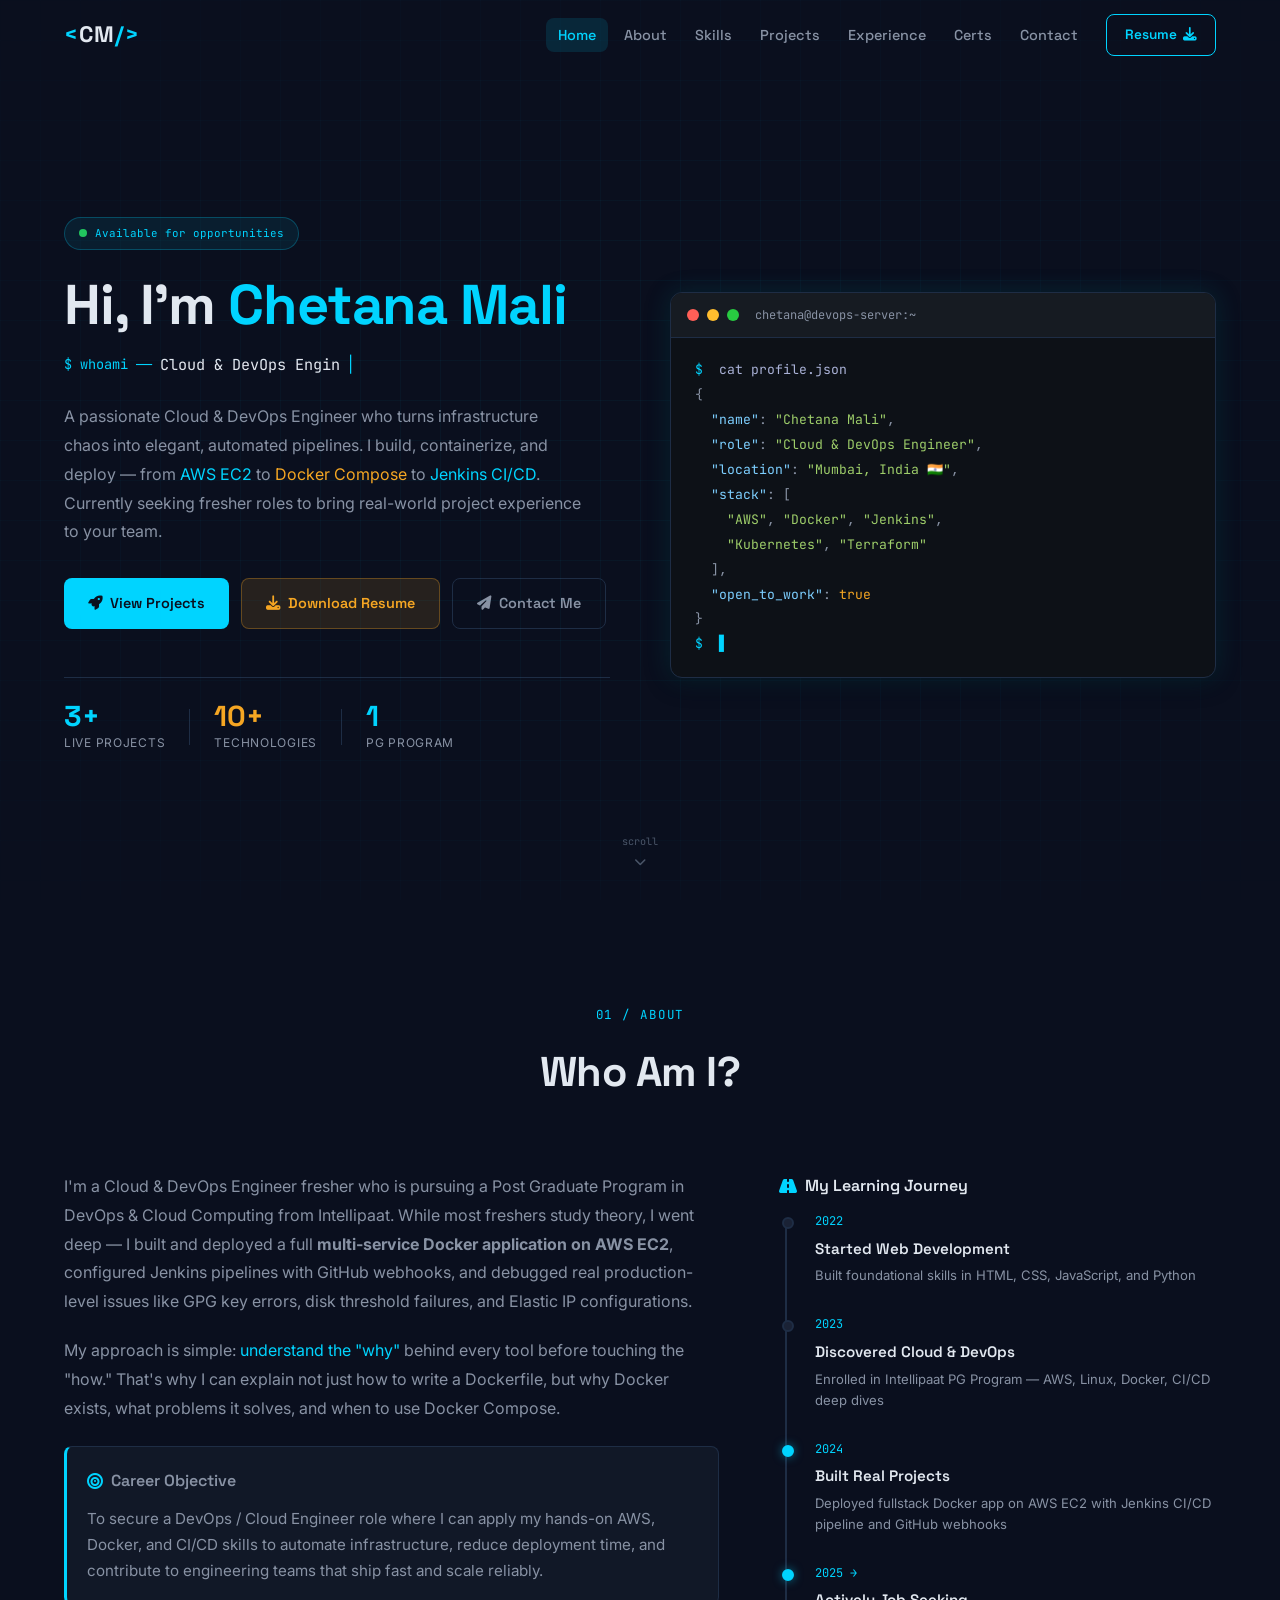
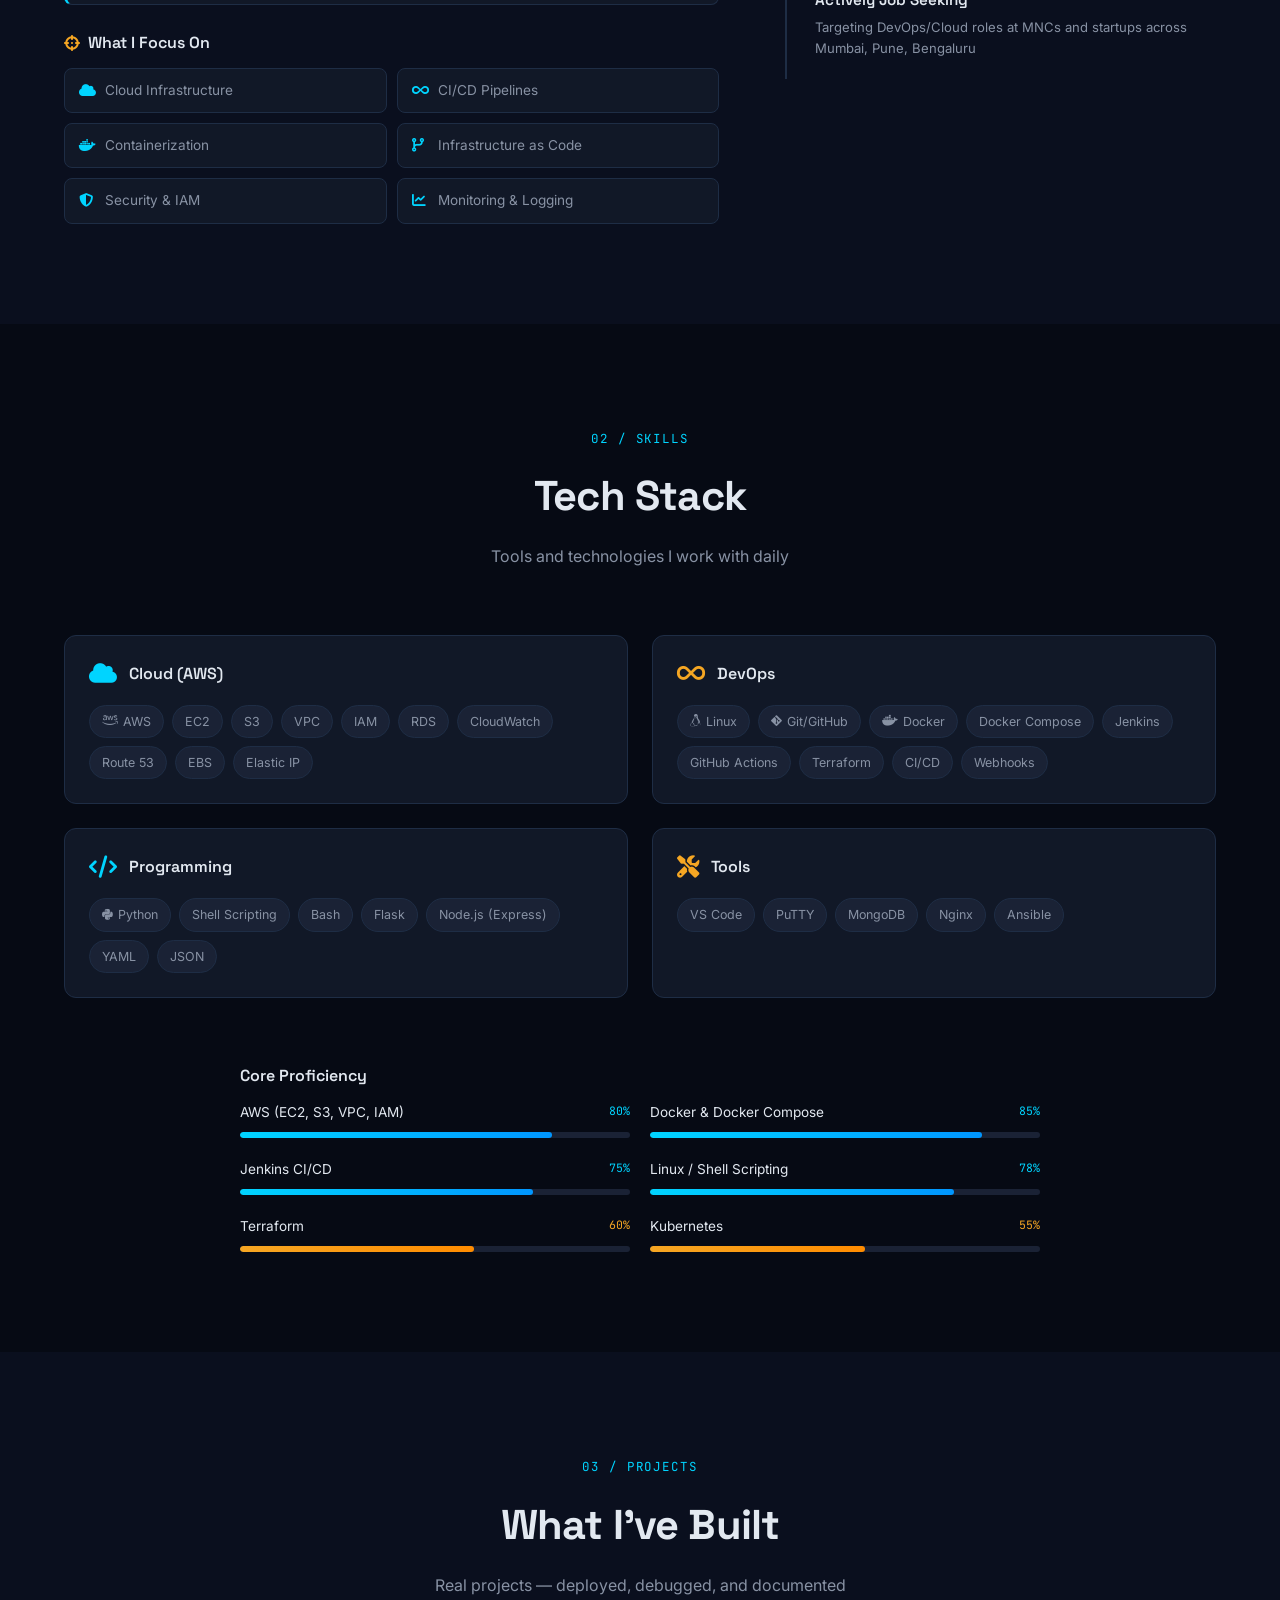
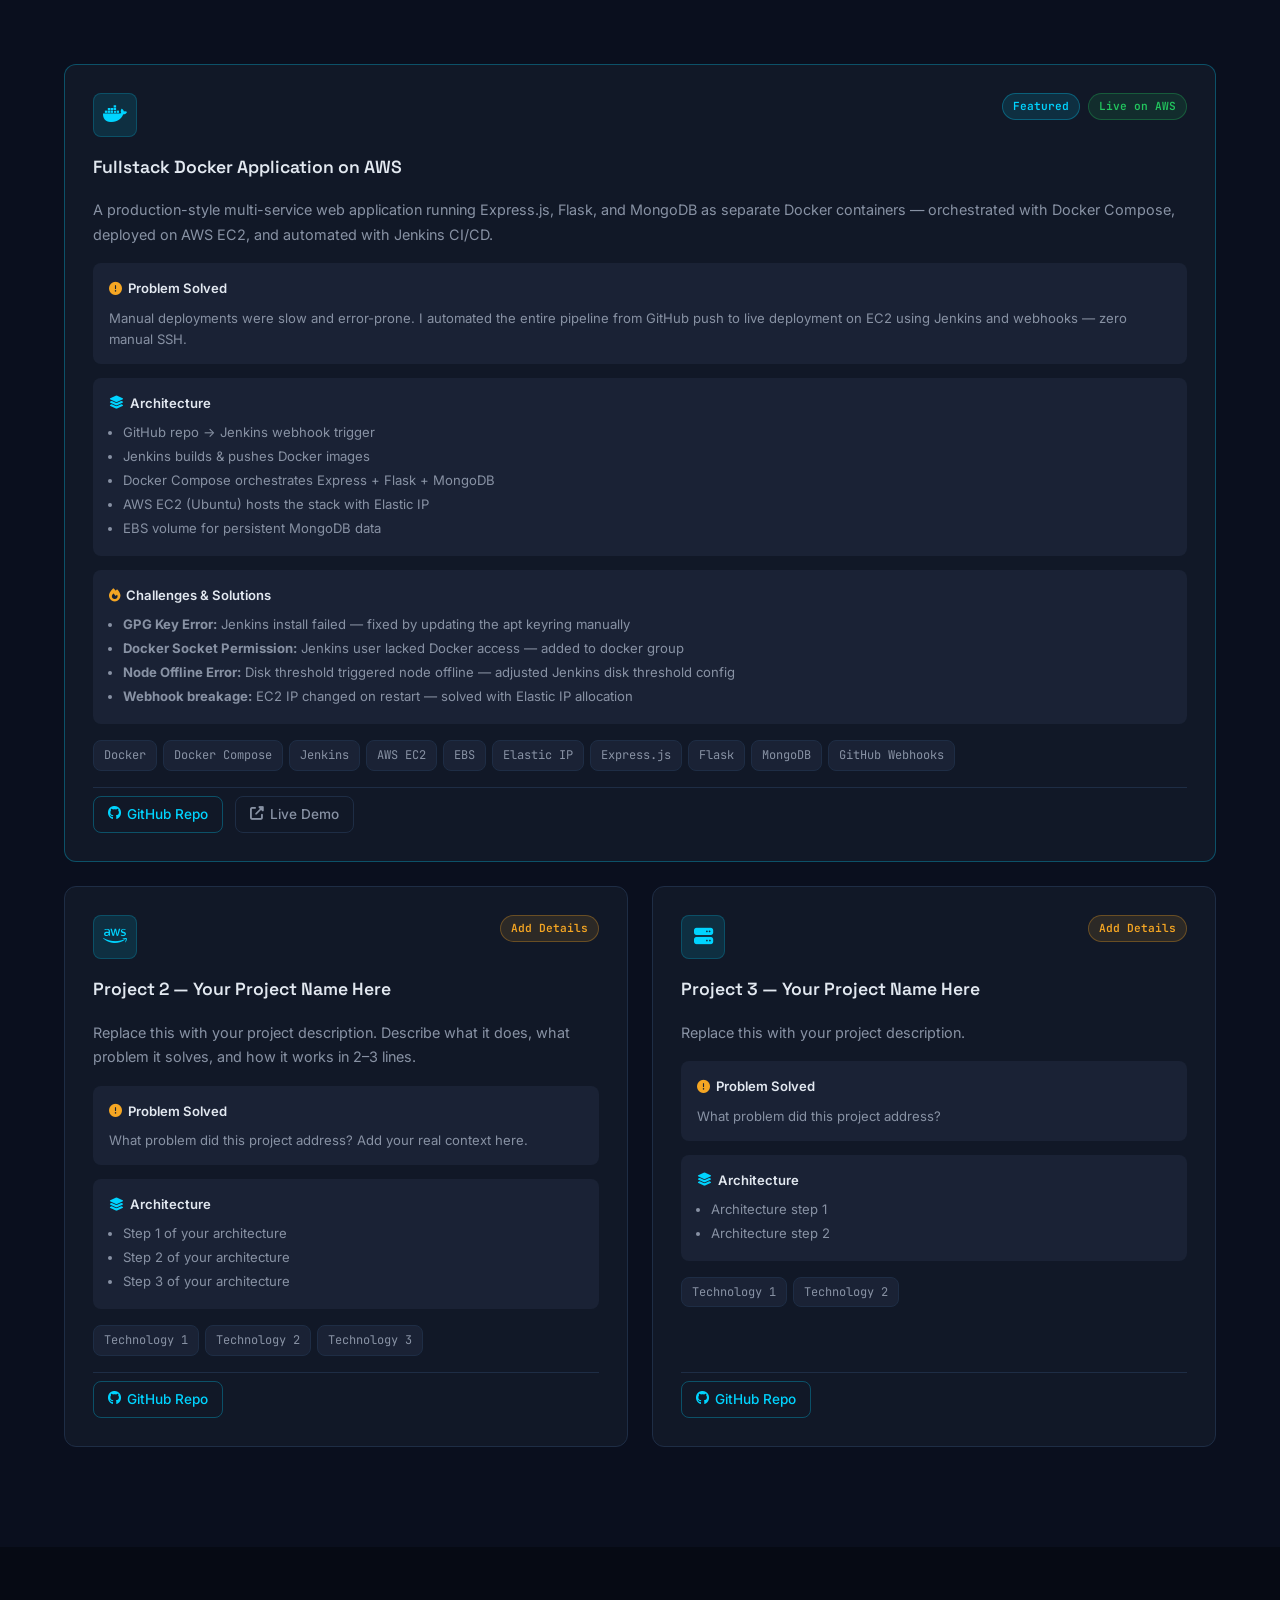
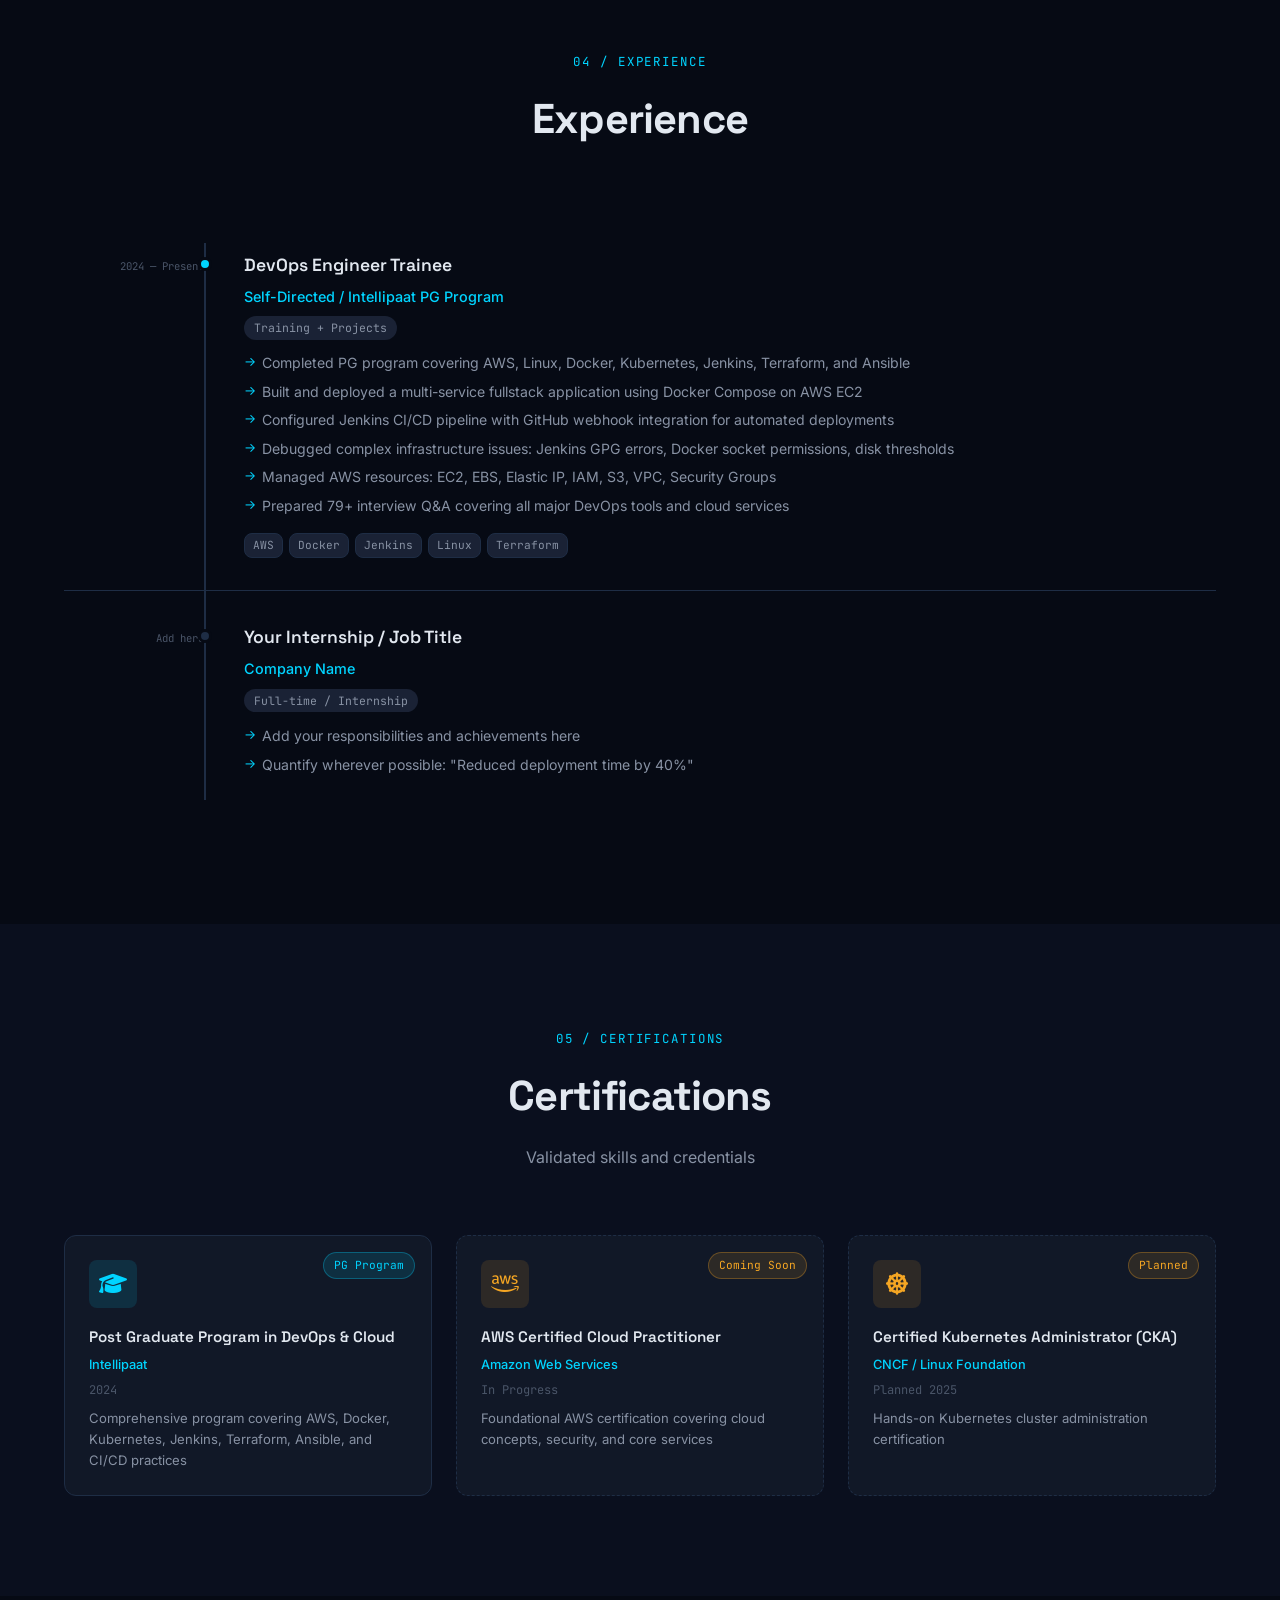
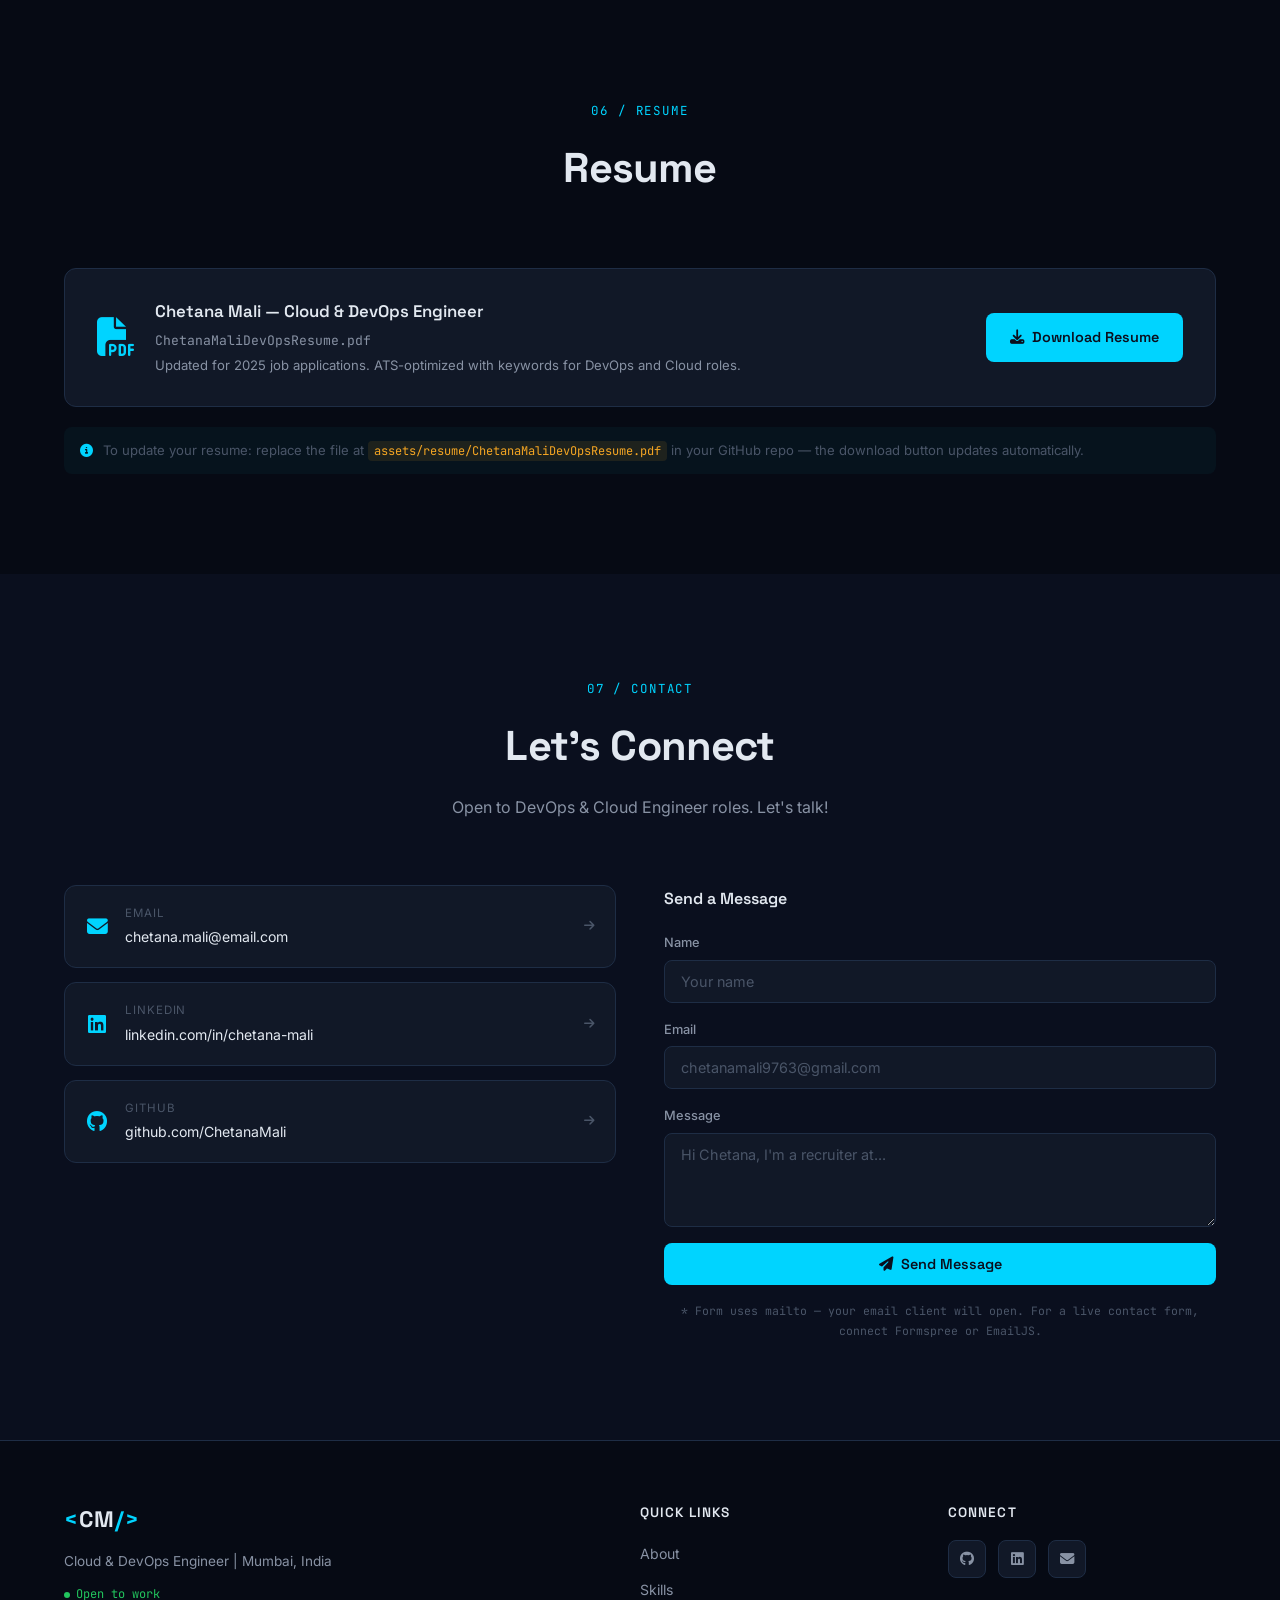
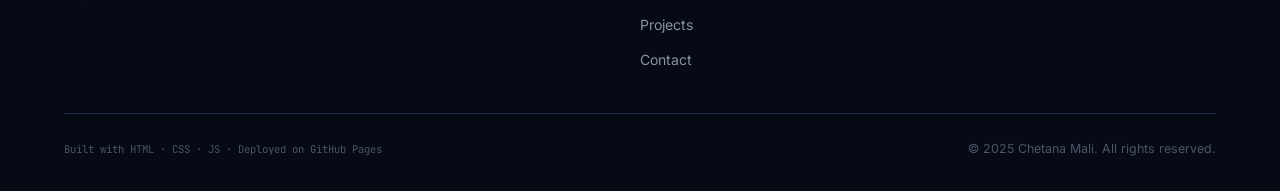
==== portfolio/index.html @ 18341845 "Add portfolio website project" ====
<!DOCTYPE html>
<html lang="en">
<head>
  <meta charset="UTF-8" />
  <meta name="viewport" content="width=device-width, initial-scale=1.0" />
  <meta name="description" content="Chetana Mali — Cloud & DevOps Engineer. Portfolio showcasing AWS, Docker, Kubernetes, Terraform, CI/CD pipelines and cloud infrastructure projects." />
  <meta name="keywords" content="DevOps Engineer, Cloud Engineer, AWS, Docker, Kubernetes, Terraform, Jenkins, CI/CD, Chetana Mali" />
  <meta name="author" content="Chetana Mali" />

  <!-- Open Graph for LinkedIn sharing -->
  <meta property="og:title" content="Chetana Mali | Cloud & DevOps Engineer" />
  <meta property="og:description" content="Fresher Cloud & DevOps Engineer with hands-on experience in AWS, Docker, Jenkins CI/CD and infrastructure automation." />
  <meta property="og:type" content="website" />

  <title>Chetana Mali | Cloud & DevOps Engineer</title>

  <!-- Google Fonts -->
  <link rel="preconnect" href="https://fonts.googleapis.com" />
  <link rel="preconnect" href="https://fonts.gstatic.com" crossorigin />
  <link href="https://fonts.googleapis.com/css2?family=Space+Grotesk:wght@300;400;500;600;700&family=Inter:wght@300;400;500;600&family=JetBrains+Mono:wght@400;500&display=swap" rel="stylesheet" />

  <!-- Icons -->
  <link rel="stylesheet" href="https://cdnjs.cloudflare.com/ajax/libs/font-awesome/6.5.0/css/all.min.css" />

  <link rel="stylesheet" href="assets/css/style.css" />
</head>
<body>

  <!-- ===================== NAVBAR ===================== -->
  <nav class="navbar" id="navbar">
    <div class="nav-container">
      <a href="#home" class="nav-logo">
        <span class="logo-bracket">&lt;</span>CM<span class="logo-bracket">/&gt;</span>
      </a>
      <ul class="nav-links" id="navLinks">
        <li><a href="#home" class="nav-link active">Home</a></li>
        <li><a href="#about" class="nav-link">About</a></li>
        <li><a href="#skills" class="nav-link">Skills</a></li>
        <li><a href="#projects" class="nav-link">Projects</a></li>
        <li><a href="#experience" class="nav-link">Experience</a></li>
        <li><a href="#certifications" class="nav-link">Certs</a></li>
        <li><a href="#contact" class="nav-link">Contact</a></li>
        <li><a href="assets/resume/ChetanaMaliDevOpsResume.pdf" target="_blank" class="nav-cta">Resume <i class="fas fa-download"></i></a></li>
      </ul>
      <button class="nav-toggle" id="navToggle" aria-label="Toggle menu">
        <span></span><span></span><span></span>
      </button>
    </div>
  </nav>

  <!-- ===================== HOME / HERO ===================== -->
  <section class="hero" id="home">
    <div class="hero-grid-bg"></div>
    <div class="hero-container">
      <div class="hero-content">
        <div class="hero-status">
          <span class="status-dot"></span>
          <span class="mono">Available for opportunities</span>
        </div>
        <h1 class="hero-name">
          Hi, I'm <span class="accent-cyan">Chetana Mali</span>
        </h1>
        <div class="hero-role">
          <span class="mono role-prefix">$ whoami —— </span>
          <span class="typed-text" id="typedText"></span>
          <span class="cursor">|</span>
        </div>
        <p class="hero-summary">
          A passionate Cloud & DevOps Engineer who turns infrastructure chaos into elegant, automated pipelines.
          I build, containerize, and deploy — from <span class="accent-cyan">AWS EC2</span> to
          <span class="accent-amber">Docker Compose</span> to <span class="accent-cyan">Jenkins CI/CD</span>.
          Currently seeking fresher roles to bring real-world project experience to your team.
        </p>
        <div class="hero-actions">
          <a href="#projects" class="btn btn-primary">
            <i class="fas fa-rocket"></i> View Projects
          </a>
          <a href="assets/resume/ChetanaMaliDevOpsResume.pdf" target="_blank" class="btn btn-secondary">
            <i class="fas fa-download"></i> Download Resume
          </a>
          <a href="#contact" class="btn btn-ghost">
            <i class="fas fa-paper-plane"></i> Contact Me
          </a>
        </div>
        <div class="hero-stats">
          <div class="stat">
            <span class="stat-number accent-cyan">3+</span>
            <span class="stat-label">Live Projects</span>
          </div>
          <div class="stat-divider"></div>
          <div class="stat">
            <span class="stat-number accent-amber">10+</span>
            <span class="stat-label">Technologies</span>
          </div>
          <div class="stat-divider"></div>
          <div class="stat">
            <span class="stat-number accent-cyan">1</span>
            <span class="stat-label">PG Program</span>
          </div>
        </div>
      </div>
      <div class="hero-visual">
        <div class="terminal-window">
          <div class="terminal-header">
            <span class="dot red"></span>
            <span class="dot yellow"></span>
            <span class="dot green"></span>
            <span class="terminal-title">chetana@devops-server:~</span>
          </div>
          <div class="terminal-body">
            <div class="t-line"><span class="t-prompt">$</span> <span class="t-cmd">cat profile.json</span></div>
            <div class="t-line t-output">{</div>
            <div class="t-line t-output">&nbsp;&nbsp;<span class="t-key">"name"</span>: <span class="t-str">"Chetana Mali"</span>,</div>
            <div class="t-line t-output">&nbsp;&nbsp;<span class="t-key">"role"</span>: <span class="t-str">"Cloud & DevOps Engineer"</span>,</div>
            <div class="t-line t-output">&nbsp;&nbsp;<span class="t-key">"location"</span>: <span class="t-str">"Mumbai, India 🇮🇳"</span>,</div>
            <div class="t-line t-output">&nbsp;&nbsp;<span class="t-key">"stack"</span>: [</div>
            <div class="t-line t-output">&nbsp;&nbsp;&nbsp;&nbsp;<span class="t-str">"AWS"</span>, <span class="t-str">"Docker"</span>, <span class="t-str">"Jenkins"</span>,</div>
            <div class="t-line t-output">&nbsp;&nbsp;&nbsp;&nbsp;<span class="t-str">"Kubernetes"</span>, <span class="t-str">"Terraform"</span></div>
            <div class="t-line t-output">&nbsp;&nbsp;],</div>
            <div class="t-line t-output">&nbsp;&nbsp;<span class="t-key">"open_to_work"</span>: <span class="t-bool">true</span></div>
            <div class="t-line t-output">}</div>
            <div class="t-line"><span class="t-prompt">$</span> <span class="t-blink">▋</span></div>
          </div>
        </div>
      </div>
    </div>
    <div class="scroll-indicator">
      <span class="mono">scroll</span>
      <i class="fas fa-chevron-down"></i>
    </div>
  </section>

  <!-- ===================== ABOUT ===================== -->
  <section class="section" id="about">
    <div class="container">
      <div class="section-header">
        <span class="section-label mono">01 / about</span>
        <h2 class="section-title">Who Am I?</h2>
      </div>
      <div class="about-grid">
        <div class="about-text">
          <p class="about-bio">
            I'm a Cloud & DevOps Engineer fresher who is pursuing a Post Graduate Program in DevOps & Cloud Computing from Intellipaat. While most freshers study theory, I went deep — I built and deployed a full <strong>multi-service Docker application on AWS EC2</strong>, configured Jenkins pipelines with GitHub webhooks, and debugged real production-level issues like GPG key errors, disk threshold failures, and Elastic IP configurations.
          </p>
          <p class="about-bio">
            My approach is simple: <span class="accent-cyan">understand the "why"</span> behind every tool before touching the "how." That's why I can explain not just how to write a Dockerfile, but why Docker exists, what problems it solves, and when to use Docker Compose.
          </p>

          <div class="about-objective">
            <h3 class="subsection-title"><i class="fas fa-bullseye accent-cyan"></i> Career Objective</h3>
            <p>To secure a DevOps / Cloud Engineer role where I can apply my hands-on AWS, Docker, and CI/CD skills to automate infrastructure, reduce deployment time, and contribute to engineering teams that ship fast and scale reliably.</p>
          </div>

          <div class="about-focus">
            <h3 class="subsection-title"><i class="fas fa-crosshairs accent-amber"></i> What I Focus On</h3>
            <div class="focus-grid">
              <div class="focus-item">
                <i class="fas fa-cloud"></i>
                <span>Cloud Infrastructure</span>
              </div>
              <div class="focus-item">
                <i class="fas fa-infinity"></i>
                <span>CI/CD Pipelines</span>
              </div>
              <div class="focus-item">
                <i class="fab fa-docker"></i>
                <span>Containerization</span>
              </div>
              <div class="focus-item">
                <i class="fas fa-code-branch"></i>
                <span>Infrastructure as Code</span>
              </div>
              <div class="focus-item">
                <i class="fas fa-shield-alt"></i>
                <span>Security & IAM</span>
              </div>
              <div class="focus-item">
                <i class="fas fa-chart-line"></i>
                <span>Monitoring & Logging</span>
              </div>
            </div>
          </div>
        </div>

        <div class="about-journey">
          <h3 class="subsection-title"><i class="fas fa-road accent-cyan"></i> My Learning Journey</h3>
          <div class="timeline">
            <div class="timeline-item">
              <div class="timeline-dot"></div>
              <div class="timeline-content">
                <span class="timeline-date mono">2022</span>
                <h4>Started Web Development</h4>
                <p>Built foundational skills in HTML, CSS, JavaScript, and Python</p>
              </div>
            </div>
            <div class="timeline-item">
              <div class="timeline-dot"></div>
              <div class="timeline-content">
                <span class="timeline-date mono">2023</span>
                <h4>Discovered Cloud & DevOps</h4>
                <p>Enrolled in Intellipaat PG Program — AWS, Linux, Docker, CI/CD deep dives</p>
              </div>
            </div>
            <div class="timeline-item">
              <div class="timeline-dot accent"></div>
              <div class="timeline-content">
                <span class="timeline-date mono">2024</span>
                <h4>Built Real Projects</h4>
                <p>Deployed fullstack Docker app on AWS EC2 with Jenkins CI/CD pipeline and GitHub webhooks</p>
              </div>
            </div>
            <div class="timeline-item">
              <div class="timeline-dot accent"></div>
              <div class="timeline-content">
                <span class="timeline-date mono">2025 →</span>
                <h4>Actively Job Seeking</h4>
                <p>Targeting DevOps/Cloud roles at MNCs and startups across Mumbai, Pune, Bengaluru</p>
              </div>
            </div>
          </div>
        </div>
      </div>
    </div>
  </section>

  <!-- ===================== SKILLS ===================== -->
  <section class="section section-dark" id="skills">
    <div class="container">
      <div class="section-header">
        <span class="section-label mono">02 / skills</span>
        <h2 class="section-title">Tech Stack</h2>
        <p class="section-subtitle">Tools and technologies I work with daily</p>
      </div>

      <div class="skills-grid">

        <!-- Cloud -->
        <div class="skill-category">
          <div class="skill-cat-header">
            <i class="fas fa-cloud skill-cat-icon cyan"></i>
            <h3>Cloud (AWS)</h3>
          </div>
          <div class="skill-tags">
            <span class="skill-tag"><i class="fab fa-aws"></i> AWS</span>
            <span class="skill-tag">EC2</span>
            <span class="skill-tag">S3</span>
            <span class="skill-tag">VPC</span>
            <span class="skill-tag">IAM</span>
            <span class="skill-tag">RDS</span>
            <span class="skill-tag">CloudWatch</span>
            <span class="skill-tag">Route 53</span>
            <span class="skill-tag">EBS</span>
            <span class="skill-tag">Elastic IP</span>
          </div>
        </div>

        <!-- DevOps -->
        <div class="skill-category">
          <div class="skill-cat-header">
            <i class="fas fa-infinity skill-cat-icon amber"></i>
            <h3>DevOps</h3>
          </div>
          <div class="skill-tags">
            <span class="skill-tag"><i class="fab fa-linux"></i> Linux</span>
            <span class="skill-tag"><i class="fab fa-git-alt"></i> Git/GitHub</span>
            <span class="skill-tag"><i class="fab fa-docker"></i> Docker</span>
            <span class="skill-tag">Docker Compose</span>
            <span class="skill-tag">Jenkins</span>
            <span class="skill-tag">GitHub Actions</span>
            <span class="skill-tag">Terraform</span>
            <span class="skill-tag">CI/CD</span>
            <span class="skill-tag">Webhooks</span>
          </div>
        </div>

        <!-- Programming -->
        <div class="skill-category">
          <div class="skill-cat-header">
            <i class="fas fa-code skill-cat-icon cyan"></i>
            <h3>Programming</h3>
          </div>
          <div class="skill-tags">
            <span class="skill-tag"><i class="fab fa-python"></i> Python</span>
            <span class="skill-tag">Shell Scripting</span>
            <span class="skill-tag">Bash</span>
            <span class="skill-tag">Flask</span>
            <span class="skill-tag">Node.js (Express)</span>
            <span class="skill-tag">YAML</span>
            <span class="skill-tag">JSON</span>
          </div>
        </div>

        <!-- Tools -->
        <div class="skill-category">
          <div class="skill-cat-header">
            <i class="fas fa-tools skill-cat-icon amber"></i>
            <h3>Tools</h3>
          </div>
          <div class="skill-tags">
            <span class="skill-tag">VS Code</span>
            <span class="skill-tag">PuTTY</span>
            <span class="skill-tag">MongoDB</span>
            <span class="skill-tag">Nginx</span>
            <span class="skill-tag">Ansible</span>
          </div>
        </div>

      </div>

      <!-- Proficiency bars -->
      <div class="proficiency-section">
        <h3 class="subsection-title centered">Core Proficiency</h3>
        <div class="proficiency-grid">
          <div class="prof-item">
            <div class="prof-header">
              <span>AWS (EC2, S3, VPC, IAM)</span>
              <span class="mono accent-cyan">80%</span>
            </div>
            <div class="prof-bar"><div class="prof-fill" style="--w:80%"></div></div>
          </div>
          <div class="prof-item">
            <div class="prof-header">
              <span>Docker & Docker Compose</span>
              <span class="mono accent-cyan">85%</span>
            </div>
            <div class="prof-bar"><div class="prof-fill" style="--w:85%"></div></div>
          </div>
          <div class="prof-item">
            <div class="prof-header">
              <span>Jenkins CI/CD</span>
              <span class="mono accent-cyan">75%</span>
            </div>
            <div class="prof-bar"><div class="prof-fill" style="--w:75%"></div></div>
          </div>
          <div class="prof-item">
            <div class="prof-header">
              <span>Linux / Shell Scripting</span>
              <span class="mono accent-cyan">78%</span>
            </div>
            <div class="prof-bar"><div class="prof-fill" style="--w:78%"></div></div>
          </div>
          <div class="prof-item">
            <div class="prof-header">
              <span>Terraform</span>
              <span class="mono accent-amber">60%</span>
            </div>
            <div class="prof-bar"><div class="prof-fill amber" style="--w:60%"></div></div>
          </div>
          <div class="prof-item">
            <div class="prof-header">
              <span>Kubernetes</span>
              <span class="mono accent-amber">55%</span>
            </div>
            <div class="prof-bar"><div class="prof-fill amber" style="--w:55%"></div></div>
          </div>
        </div>
      </div>
    </div>
  </section>

  <!-- ===================== PROJECTS ===================== -->
  <section class="section" id="projects">
    <div class="container">
      <div class="section-header">
        <span class="section-label mono">03 / projects</span>
        <h2 class="section-title">What I've Built</h2>
        <p class="section-subtitle">Real projects — deployed, debugged, and documented</p>
      </div>

      <div class="projects-grid">

        <!-- PROJECT 1 -->
        <div class="project-card featured">
          <div class="project-card-header">
            <div class="project-icon"><i class="fab fa-docker"></i></div>
            <div class="project-badges">
              <span class="badge badge-featured">Featured</span>
              <span class="badge badge-live">Live on AWS</span>
            </div>
          </div>
          <h3 class="project-title">Fullstack Docker Application on AWS</h3>
          <p class="project-desc">
            A production-style multi-service web application running Express.js, Flask, and MongoDB as separate Docker containers — orchestrated with Docker Compose, deployed on AWS EC2, and automated with Jenkins CI/CD.
          </p>

          <div class="project-details">
            <div class="detail-block">
              <h4><i class="fas fa-exclamation-circle accent-amber"></i> Problem Solved</h4>
              <p>Manual deployments were slow and error-prone. I automated the entire pipeline from GitHub push to live deployment on EC2 using Jenkins and webhooks — zero manual SSH.</p>
            </div>
            <div class="detail-block">
              <h4><i class="fas fa-layer-group accent-cyan"></i> Architecture</h4>
              <ul>
                <li>GitHub repo → Jenkins webhook trigger</li>
                <li>Jenkins builds & pushes Docker images</li>
                <li>Docker Compose orchestrates Express + Flask + MongoDB</li>
                <li>AWS EC2 (Ubuntu) hosts the stack with Elastic IP</li>
                <li>EBS volume for persistent MongoDB data</li>
              </ul>
            </div>
            <div class="detail-block">
              <h4><i class="fas fa-fire accent-amber"></i> Challenges & Solutions</h4>
              <ul>
                <li><strong>GPG Key Error:</strong> Jenkins install failed — fixed by updating the apt keyring manually</li>
                <li><strong>Docker Socket Permission:</strong> Jenkins user lacked Docker access — added to docker group</li>
                <li><strong>Node Offline Error:</strong> Disk threshold triggered node offline — adjusted Jenkins disk threshold config</li>
                <li><strong>Webhook breakage:</strong> EC2 IP changed on restart — solved with Elastic IP allocation</li>
              </ul>
            </div>
          </div>

          <div class="project-tech">
            <span class="tech-tag">Docker</span>
            <span class="tech-tag">Docker Compose</span>
            <span class="tech-tag">Jenkins</span>
            <span class="tech-tag">AWS EC2</span>
            <span class="tech-tag">EBS</span>
            <span class="tech-tag">Elastic IP</span>
            <span class="tech-tag">Express.js</span>
            <span class="tech-tag">Flask</span>
            <span class="tech-tag">MongoDB</span>
            <span class="tech-tag">GitHub Webhooks</span>
          </div>

          <div class="project-links">
            <a href="https://github.com/ChetanaMali/fullstack-docker-project" target="_blank" class="project-link">
              <i class="fab fa-github"></i> GitHub Repo
            </a>
            <a href="#" class="project-link secondary">
              <i class="fas fa-external-link-alt"></i> Live Demo
            </a>
          </div>
        </div>

        <!-- PROJECT 2 — Placeholder, ready for you to fill -->
        <div class="project-card">
          <div class="project-card-header">
            <div class="project-icon"><i class="fab fa-aws"></i></div>
            <div class="project-badges">
              <span class="badge badge-wip">Add Details</span>
            </div>
          </div>
          <h3 class="project-title">Project 2 — Your Project Name Here</h3>
          <p class="project-desc">
            Replace this with your project description. Describe what it does, what problem it solves, and how it works in 2–3 lines.
          </p>

          <div class="project-details">
            <div class="detail-block">
              <h4><i class="fas fa-exclamation-circle accent-amber"></i> Problem Solved</h4>
              <p>What problem did this project address? Add your real context here.</p>
            </div>
            <div class="detail-block">
              <h4><i class="fas fa-layer-group accent-cyan"></i> Architecture</h4>
              <ul>
                <li>Step 1 of your architecture</li>
                <li>Step 2 of your architecture</li>
                <li>Step 3 of your architecture</li>
              </ul>
            </div>
          </div>

          <div class="project-tech">
            <span class="tech-tag">Technology 1</span>
            <span class="tech-tag">Technology 2</span>
            <span class="tech-tag">Technology 3</span>
          </div>

          <div class="project-links">
            <a href="#" class="project-link"><i class="fab fa-github"></i> GitHub Repo</a>
          </div>
        </div>

        <!-- PROJECT 3 — Placeholder -->
        <div class="project-card">
          <div class="project-card-header">
            <div class="project-icon"><i class="fas fa-server"></i></div>
            <div class="project-badges">
              <span class="badge badge-wip">Add Details</span>
            </div>
          </div>
          <h3 class="project-title">Project 3 — Your Project Name Here</h3>
          <p class="project-desc">
            Replace this with your project description.
          </p>

          <div class="project-details">
            <div class="detail-block">
              <h4><i class="fas fa-exclamation-circle accent-amber"></i> Problem Solved</h4>
              <p>What problem did this project address?</p>
            </div>
            <div class="detail-block">
              <h4><i class="fas fa-layer-group accent-cyan"></i> Architecture</h4>
              <ul>
                <li>Architecture step 1</li>
                <li>Architecture step 2</li>
              </ul>
            </div>
          </div>

          <div class="project-tech">
            <span class="tech-tag">Technology 1</span>
            <span class="tech-tag">Technology 2</span>
          </div>

          <div class="project-links">
            <a href="#" class="project-link"><i class="fab fa-github"></i> GitHub Repo</a>
          </div>
        </div>

      </div>
    </div>
  </section>

  <!-- ===================== EXPERIENCE ===================== -->
  <section class="section section-dark" id="experience">
    <div class="container">
      <div class="section-header">
        <span class="section-label mono">04 / experience</span>
        <h2 class="section-title">Experience</h2>
      </div>

      <div class="experience-timeline">

        <div class="exp-item">
          <div class="exp-date">
            <span class="mono">2024 — Present</span>
          </div>
          <div class="exp-content">
            <div class="exp-header">
              <h3 class="exp-role">DevOps Engineer Trainee</h3>
              <span class="exp-company">Self-Directed / Intellipaat PG Program</span>
              <span class="exp-type">Training + Projects</span>
            </div>
            <ul class="exp-bullets">
              <li>Completed PG program covering AWS, Linux, Docker, Kubernetes, Jenkins, Terraform, and Ansible</li>
              <li>Built and deployed a multi-service fullstack application using Docker Compose on AWS EC2</li>
              <li>Configured Jenkins CI/CD pipeline with GitHub webhook integration for automated deployments</li>
              <li>Debugged complex infrastructure issues: Jenkins GPG errors, Docker socket permissions, disk thresholds</li>
              <li>Managed AWS resources: EC2, EBS, Elastic IP, IAM, S3, VPC, Security Groups</li>
              <li>Prepared 79+ interview Q&A covering all major DevOps tools and cloud services</li>
            </ul>
            <div class="exp-tech">
              <span class="tech-tag sm">AWS</span>
              <span class="tech-tag sm">Docker</span>
              <span class="tech-tag sm">Jenkins</span>
              <span class="tech-tag sm">Linux</span>
              <span class="tech-tag sm">Terraform</span>
            </div>
          </div>
        </div>

        <!-- Add more experience here when you have internship/job -->
        <div class="exp-item placeholder">
          <div class="exp-date">
            <span class="mono">Add here</span>
          </div>
          <div class="exp-content">
            <div class="exp-header">
              <h3 class="exp-role">Your Internship / Job Title</h3>
              <span class="exp-company">Company Name</span>
              <span class="exp-type">Full-time / Internship</span>
            </div>
            <ul class="exp-bullets">
              <li>Add your responsibilities and achievements here</li>
              <li>Quantify wherever possible: "Reduced deployment time by 40%"</li>
            </ul>
          </div>
        </div>

      </div>
    </div>
  </section>

  <!-- ===================== CERTIFICATIONS ===================== -->
  <section class="section" id="certifications">
    <div class="container">
      <div class="section-header">
        <span class="section-label mono">05 / certifications</span>
        <h2 class="section-title">Certifications</h2>
        <p class="section-subtitle">Validated skills and credentials</p>
      </div>

      <div class="certs-grid">

        <div class="cert-card">
          <div class="cert-icon"><i class="fas fa-graduation-cap"></i></div>
          <div class="cert-body">
            <h3 class="cert-title">Post Graduate Program in DevOps & Cloud</h3>
            <span class="cert-issuer">Intellipaat</span>
            <span class="cert-date mono">2024</span>
            <p class="cert-desc">Comprehensive program covering AWS, Docker, Kubernetes, Jenkins, Terraform, Ansible, and CI/CD practices</p>
          </div>
          <div class="cert-badge">PG Program</div>
        </div>

        <!-- Add AWS cert when you complete it -->
        <div class="cert-card upcoming">
          <div class="cert-icon"><i class="fab fa-aws"></i></div>
          <div class="cert-body">
            <h3 class="cert-title">AWS Certified Cloud Practitioner</h3>
            <span class="cert-issuer">Amazon Web Services</span>
            <span class="cert-date mono accent-amber">In Progress</span>
            <p class="cert-desc">Foundational AWS certification covering cloud concepts, security, and core services</p>
          </div>
          <div class="cert-badge upcoming-badge">Coming Soon</div>
        </div>

        <!-- Add more as you complete them -->
        <div class="cert-card upcoming">
          <div class="cert-icon"><i class="fas fa-dharmachakra"></i></div>
          <div class="cert-body">
            <h3 class="cert-title">Certified Kubernetes Administrator (CKA)</h3>
            <span class="cert-issuer">CNCF / Linux Foundation</span>
            <span class="cert-date mono accent-amber">Planned 2025</span>
            <p class="cert-desc">Hands-on Kubernetes cluster administration certification</p>
          </div>
          <div class="cert-badge upcoming-badge">Planned</div>
        </div>

      </div>
    </div>
  </section>

  <!-- ===================== RESUME ===================== -->
  <section class="section section-dark resume-section" id="resume">
    <div class="container">
      <div class="section-header">
        <span class="section-label mono">06 / resume</span>
        <h2 class="section-title">Resume</h2>
      </div>
      <div class="resume-cta-block">
        <div class="resume-info">
          <i class="fas fa-file-pdf resume-icon"></i>
          <div>
            <h3>Chetana Mali — Cloud & DevOps Engineer</h3>
            <p class="mono">ChetanaMaliDevOpsResume.pdf</p>
            <p>Updated for 2025 job applications. ATS-optimized with keywords for DevOps and Cloud roles.</p>
          </div>
        </div>
        <a href="assets/resume/ChetanaMaliDevOpsResume.pdf" target="_blank" class="btn btn-primary">
          <i class="fas fa-download"></i> Download Resume
        </a>
      </div>
      <div class="resume-note">
        <i class="fas fa-info-circle accent-cyan"></i>
        <span>To update your resume: replace the file at <code>assets/resume/ChetanaMaliDevOpsResume.pdf</code> in your GitHub repo — the download button updates automatically.</span>
      </div>
    </div>
  </section>

  <!-- ===================== CONTACT ===================== -->
  <section class="section" id="contact">
    <div class="container">
      <div class="section-header">
        <span class="section-label mono">07 / contact</span>
        <h2 class="section-title">Let's Connect</h2>
        <p class="section-subtitle">Open to DevOps & Cloud Engineer roles. Let's talk!</p>
      </div>

      <div class="contact-grid">
        <div class="contact-links">
          <a href="mailto:chetana.mali@email.com" class="contact-card">
            <i class="fas fa-envelope"></i>
            <div>
              <span class="contact-type">Email</span>
              <span class="contact-value">chetana.mali@email.com</span>
            </div>
            <i class="fas fa-arrow-right"></i>
          </a>
          <a href="https://linkedin.com/in/chetana-mali" target="_blank" class="contact-card">
            <i class="fab fa-linkedin"></i>
            <div>
              <span class="contact-type">LinkedIn</span>
              <span class="contact-value">linkedin.com/in/chetana-mali</span>
            </div>
            <i class="fas fa-arrow-right"></i>
          </a>
          <a href="https://github.com/ChetanaMali" target="_blank" class="contact-card">
            <i class="fab fa-github"></i>
            <div>
              <span class="contact-type">GitHub</span>
              <span class="contact-value">github.com/ChetanaMali</span>
            </div>
            <i class="fas fa-arrow-right"></i>
          </a>
        </div>

        <form class="contact-form" id="contactForm">
          <h3 class="subsection-title">Send a Message</h3>
          <div class="form-group">
            <label for="name">Name</label>
            <input type="text" id="name" placeholder="Your name" required />
          </div>
          <div class="form-group">
            <label for="email">Email</label>
            <input type="email" id="email" placeholder="chetanamali9763@gmail.com" required />
          </div>
          <div class="form-group">
            <label for="message">Message</label>
            <textarea id="message" rows="4" placeholder="Hi Chetana, I'm a recruiter at..." required></textarea>
          </div>
          <button type="submit" class="btn btn-primary full-width">
            <i class="fas fa-paper-plane"></i> Send Message
          </button>
          <p class="form-note mono">
            * Form uses mailto — your email client will open. For a live contact form, connect Formspree or EmailJS.
          </p>
        </form>
      </div>
    </div>
  </section>

  <!-- ===================== FOOTER ===================== -->
  <footer class="footer">
    <div class="container">
      <div class="footer-grid">
        <div class="footer-brand">
          <a href="#home" class="nav-logo">
            <span class="logo-bracket">&lt;</span>CM<span class="logo-bracket">/&gt;</span>
          </a>
          <p>Cloud & DevOps Engineer | Mumbai, India</p>
          <p class="mono footer-status"><span class="status-dot sm"></span> Open to work</p>
        </div>
        <div class="footer-links">
          <h4>Quick Links</h4>
          <ul>
            <li><a href="#about">About</a></li>
            <li><a href="#skills">Skills</a></li>
            <li><a href="#projects">Projects</a></li>
            <li><a href="#contact">Contact</a></li>
          </ul>
        </div>
        <div class="footer-social">
          <h4>Connect</h4>
          <div class="social-links">
            <a href="https://github.com/ChetanaMali" target="_blank" class="social-link" title="GitHub"><i class="fab fa-github"></i></a>
            <a href="https://linkedin.com/in/chetana-mali" target="_blank" class="social-link" title="LinkedIn"><i class="fab fa-linkedin"></i></a>
            <a href="mailto:chetana.mali@email.com" class="social-link" title="Email"><i class="fas fa-envelope"></i></a>
          </div>
        </div>
      </div>
      <div class="footer-bottom">
        <p class="mono">Built with HTML · CSS · JS · Deployed on GitHub Pages</p>
        <p>© 2025 Chetana Mali. All rights reserved.</p>
      </div>
    </div>
  </footer>

  <!-- Back to Top -->
  <button class="back-to-top" id="backToTop" aria-label="Back to top">
    <i class="fas fa-chevron-up"></i>
  </button>

  <script src="assets/js/main.js"></script>
</body>
</html>
---- portfolio/assets/css/style.css ----
/* ================================================
   CHETANA MALI — DevOps Portfolio
   Color System:
   - Background:  #0A0F1E (deep navy)
   - Surface:     #111827 (dark card)
   - Surface-2:   #1A2235 (lighter card)
   - Border:      #1E2D45
   - Cyan:        #00D4FF (primary accent)
   - Amber:       #F5A623 (secondary accent)
   - Text:        #E2E8F0 (primary text)
   - Text-muted:  #8892A4 (muted text)
================================================ */

/* ============ RESET & BASE ============ */
*, *::before, *::after { box-sizing: border-box; margin: 0; padding: 0; }

:root {
  --bg:           #0A0F1E;
  --bg-dark:      #060A14;
  --surface:      #111827;
  --surface-2:    #1A2235;
  --border:       #1E2D45;
  --cyan:         #00D4FF;
  --cyan-dim:     rgba(0, 212, 255, 0.12);
  --amber:        #F5A623;
  --amber-dim:    rgba(245, 166, 35, 0.12);
  --text:         #E2E8F0;
  --text-muted:   #8892A4;
  --text-faint:   #4A5568;
  --radius:       12px;
  --radius-sm:    8px;
  --shadow:       0 4px 24px rgba(0,0,0,0.4);
  --shadow-cyan:  0 0 24px rgba(0, 212, 255, 0.15);
  --font-main:    'Space Grotesk', sans-serif;
  --font-body:    'Inter', sans-serif;
  --font-mono:    'JetBrains Mono', monospace;
  --nav-h:        70px;
  --transition:   0.25s ease;
}

html { scroll-behavior: smooth; }

body {
  font-family: var(--font-body);
  background-color: var(--bg);
  color: var(--text);
  line-height: 1.7;
  overflow-x: hidden;
}

a { text-decoration: none; color: inherit; }
ul { list-style: none; }
img { max-width: 100%; }

/* ============ TYPOGRAPHY UTILITIES ============ */
.mono          { font-family: var(--font-mono); font-size: 0.85em; }
.accent-cyan   { color: var(--cyan); }
.accent-amber  { color: var(--amber); }

/* ============ NAVBAR ============ */
.navbar {
  position: fixed;
  top: 0; left: 0; right: 0;
  height: var(--nav-h);
  z-index: 100;
  transition: background var(--transition), backdrop-filter var(--transition);
}

.navbar.scrolled {
  background: rgba(10, 15, 30, 0.92);
  backdrop-filter: blur(16px);
  border-bottom: 1px solid var(--border);
}

.nav-container {
  max-width: 1200px;
  margin: 0 auto;
  padding: 0 24px;
  height: 100%;
  display: flex;
  align-items: center;
  justify-content: space-between;
}

.nav-logo {
  font-family: var(--font-main);
  font-size: 1.4rem;
  font-weight: 700;
  color: var(--text);
  letter-spacing: 0.05em;
}
.logo-bracket { color: var(--cyan); }

.nav-links {
  display: flex;
  align-items: center;
  gap: 4px;
}

.nav-link {
  font-family: var(--font-main);
  font-size: 0.9rem;
  font-weight: 500;
  color: var(--text-muted);
  padding: 8px 12px;
  border-radius: var(--radius-sm);
  transition: color var(--transition), background var(--transition);
}
.nav-link:hover, .nav-link.active {
  color: var(--cyan);
  background: var(--cyan-dim);
}

.nav-cta {
  margin-left: 12px;
  padding: 8px 18px;
  border: 1px solid var(--cyan);
  border-radius: var(--radius-sm);
  color: var(--cyan);
  font-family: var(--font-main);
  font-size: 0.85rem;
  font-weight: 600;
  transition: background var(--transition), color var(--transition);
  display: flex;
  align-items: center;
  gap: 6px;
}
.nav-cta:hover { background: var(--cyan); color: var(--bg); }

.nav-toggle {
  display: none;
  flex-direction: column;
  gap: 5px;
  background: none;
  border: none;
  cursor: pointer;
  padding: 4px;
}
.nav-toggle span {
  display: block;
  width: 24px;
  height: 2px;
  background: var(--text);
  border-radius: 2px;
  transition: transform var(--transition), opacity var(--transition);
}

/* ============ HERO ============ */
.hero {
  min-height: 100vh;
  display: flex;
  flex-direction: column;
  align-items: center;
  justify-content: center;
  position: relative;
  padding-top: var(--nav-h);
  overflow: hidden;
}

.hero-grid-bg {
  position: absolute;
  inset: 0;
  background-image:
    linear-gradient(rgba(0, 212, 255, 0.04) 1px, transparent 1px),
    linear-gradient(90deg, rgba(0, 212, 255, 0.04) 1px, transparent 1px);
  background-size: 40px 40px;
  mask-image: radial-gradient(ellipse 80% 70% at 50% 50%, black 30%, transparent 100%);
}

.hero-container {
  max-width: 1200px;
  width: 100%;
  margin: 0 auto;
  padding: 60px 24px;
  display: grid;
  grid-template-columns: 1fr 1fr;
  gap: 60px;
  align-items: center;
}

.hero-status {
  display: inline-flex;
  align-items: center;
  gap: 8px;
  background: rgba(0, 212, 255, 0.08);
  border: 1px solid rgba(0, 212, 255, 0.25);
  border-radius: 100px;
  padding: 6px 14px;
  margin-bottom: 24px;
  font-size: 0.8rem;
  color: var(--cyan);
}

.status-dot {
  width: 8px; height: 8px;
  background: #22c55e;
  border-radius: 50%;
  animation: pulse-dot 2s ease-in-out infinite;
}
.status-dot.sm { width: 6px; height: 6px; }

@keyframes pulse-dot {
  0%, 100% { opacity: 1; box-shadow: 0 0 0 0 rgba(34, 197, 94, 0.5); }
  50%       { opacity: 0.8; box-shadow: 0 0 0 6px rgba(34, 197, 94, 0); }
}

.hero-name {
  font-family: var(--font-main);
  font-size: clamp(2.2rem, 5vw, 3.5rem);
  font-weight: 700;
  line-height: 1.1;
  margin-bottom: 16px;
  letter-spacing: -0.02em;
}

.hero-role {
  display: flex;
  align-items: center;
  gap: 8px;
  margin-bottom: 24px;
  font-size: 1rem;
  color: var(--text-muted);
}

.role-prefix { color: var(--cyan); }
.typed-text  { color: var(--text); font-family: var(--font-mono); font-size: 0.95rem; }
.cursor      { color: var(--cyan); animation: blink 1s step-end infinite; }
@keyframes blink { 0%, 100% { opacity: 1; } 50% { opacity: 0; } }

.hero-summary {
  color: var(--text-muted);
  font-size: 1rem;
  line-height: 1.8;
  max-width: 520px;
  margin-bottom: 32px;
}

.hero-actions {
  display: flex;
  flex-wrap: wrap;
  gap: 12px;
  margin-bottom: 48px;
}

.hero-stats {
  display: flex;
  align-items: center;
  gap: 24px;
  padding-top: 24px;
  border-top: 1px solid var(--border);
}

.stat { display: flex; flex-direction: column; gap: 2px; }
.stat-number {
  font-family: var(--font-main);
  font-size: 1.8rem;
  font-weight: 700;
  line-height: 1;
}
.stat-label {
  font-size: 0.75rem;
  color: var(--text-muted);
  letter-spacing: 0.06em;
  text-transform: uppercase;
}
.stat-divider {
  width: 1px;
  height: 36px;
  background: var(--border);
}

/* Terminal */
.hero-visual { position: relative; }

.terminal-window {
  background: #0D1117;
  border: 1px solid var(--border);
  border-radius: var(--radius);
  overflow: hidden;
  box-shadow: var(--shadow), var(--shadow-cyan);
  font-family: var(--font-mono);
  font-size: 0.82rem;
  animation: float 6s ease-in-out infinite;
}

@keyframes float {
  0%, 100% { transform: translateY(0px); }
  50%       { transform: translateY(-10px); }
}

.terminal-header {
  background: #161B22;
  padding: 12px 16px;
  display: flex;
  align-items: center;
  gap: 8px;
  border-bottom: 1px solid var(--border);
}

.dot {
  width: 12px; height: 12px;
  border-radius: 50%;
}
.dot.red    { background: #FF5F57; }
.dot.yellow { background: #FFBD2E; }
.dot.green  { background: #28CA41; }

.terminal-title {
  margin-left: 8px;
  color: var(--text-muted);
  font-size: 0.75rem;
}

.terminal-body { padding: 20px 24px; line-height: 1.9; }

.t-line    { display: block; }
.t-prompt  { color: var(--cyan); margin-right: 8px; }
.t-cmd     { color: #A9B1D6; }
.t-output  { color: var(--text-muted); }
.t-key     { color: #7DCFFF; }
.t-str     { color: #9ECE6A; }
.t-bool    { color: var(--amber); }
.t-blink   { color: var(--cyan); animation: blink 1s step-end infinite; }

/* Scroll indicator */
.scroll-indicator {
  position: absolute;
  bottom: 32px;
  left: 50%;
  transform: translateX(-50%);
  display: flex;
  flex-direction: column;
  align-items: center;
  gap: 6px;
  color: var(--text-faint);
  font-size: 0.75rem;
  animation: bounce 2s ease-in-out infinite;
}
@keyframes bounce {
  0%, 100% { transform: translateX(-50%) translateY(0); }
  50%       { transform: translateX(-50%) translateY(6px); }
}

/* ============ BUTTONS ============ */
.btn {
  display: inline-flex;
  align-items: center;
  gap: 8px;
  padding: 12px 24px;
  border-radius: var(--radius-sm);
  font-family: var(--font-main);
  font-size: 0.9rem;
  font-weight: 600;
  cursor: pointer;
  border: none;
  transition: transform var(--transition), box-shadow var(--transition), background var(--transition), color var(--transition);
}
.btn:hover { transform: translateY(-2px); }

.btn-primary {
  background: var(--cyan);
  color: var(--bg);
}
.btn-primary:hover {
  background: #33DCFF;
  box-shadow: 0 8px 24px rgba(0, 212, 255, 0.35);
}

.btn-secondary {
  background: var(--amber-dim);
  color: var(--amber);
  border: 1px solid rgba(245, 166, 35, 0.3);
}
.btn-secondary:hover {
  background: var(--amber);
  color: var(--bg);
}

.btn-ghost {
  background: transparent;
  color: var(--text-muted);
  border: 1px solid var(--border);
}
.btn-ghost:hover {
  color: var(--text);
  border-color: var(--text-muted);
}

.full-width { width: 100%; justify-content: center; }

/* ============ SECTIONS ============ */
.section     { padding: 100px 0; }
.section-dark { background: var(--bg-dark); padding: 100px 0; }

.container {
  max-width: 1200px;
  margin: 0 auto;
  padding: 0 24px;
}

.section-header {
  text-align: center;
  margin-bottom: 64px;
}

.section-label {
  display: inline-block;
  color: var(--cyan);
  font-size: 0.78rem;
  letter-spacing: 0.15em;
  text-transform: uppercase;
  margin-bottom: 12px;
}

.section-title {
  font-family: var(--font-main);
  font-size: clamp(1.8rem, 4vw, 2.6rem);
  font-weight: 700;
  letter-spacing: -0.02em;
  margin-bottom: 12px;
}

.section-subtitle {
  color: var(--text-muted);
  font-size: 1rem;
  max-width: 500px;
  margin: 0 auto;
}

.subsection-title {
  font-family: var(--font-main);
  font-size: 1rem;
  font-weight: 600;
  margin-bottom: 12px;
  display: flex;
  align-items: center;
  gap: 8px;
}

/* ============ ABOUT ============ */
.about-grid {
  display: grid;
  grid-template-columns: 3fr 2fr;
  gap: 60px;
  align-items: start;
}

.about-bio {
  color: var(--text-muted);
  margin-bottom: 20px;
  line-height: 1.8;
}

.about-objective {
  background: var(--surface);
  border: 1px solid var(--border);
  border-left: 3px solid var(--cyan);
  border-radius: var(--radius-sm);
  padding: 20px;
  margin: 24px 0;
  color: var(--text-muted);
  font-size: 0.95rem;
}

.focus-grid {
  display: grid;
  grid-template-columns: 1fr 1fr;
  gap: 10px;
  margin-top: 12px;
}

.focus-item {
  display: flex;
  align-items: center;
  gap: 10px;
  padding: 10px 14px;
  background: var(--surface);
  border: 1px solid var(--border);
  border-radius: var(--radius-sm);
  font-size: 0.85rem;
  color: var(--text-muted);
  transition: border-color var(--transition), color var(--transition);
}
.focus-item i { color: var(--cyan); width: 16px; }
.focus-item:hover { border-color: var(--cyan); color: var(--text); }

/* Timeline */
.timeline { position: relative; padding-left: 24px; }
.timeline::before {
  content: '';
  position: absolute;
  left: 6px; top: 8px; bottom: 8px;
  width: 2px;
  background: var(--border);
}

.timeline-item {
  position: relative;
  padding-bottom: 28px;
}

.timeline-dot {
  position: absolute;
  left: -21px;
  top: 6px;
  width: 12px; height: 12px;
  border-radius: 50%;
  background: var(--surface-2);
  border: 2px solid var(--border);
}
.timeline-dot.accent {
  background: var(--cyan);
  border-color: var(--cyan);
  box-shadow: 0 0 10px rgba(0, 212, 255, 0.5);
}

.timeline-content { padding-left: 12px; }

.timeline-date {
  display: block;
  font-size: 0.75rem;
  color: var(--cyan);
  margin-bottom: 4px;
}

.timeline-content h4 {
  font-family: var(--font-main);
  font-size: 0.95rem;
  font-weight: 600;
  margin-bottom: 4px;
}

.timeline-content p {
  font-size: 0.82rem;
  color: var(--text-muted);
  line-height: 1.6;
}

/* ============ SKILLS ============ */
.skills-grid {
  display: grid;
  grid-template-columns: repeat(2, 1fr);
  gap: 24px;
  margin-bottom: 64px;
}

.skill-category {
  background: var(--surface);
  border: 1px solid var(--border);
  border-radius: var(--radius);
  padding: 24px;
  transition: border-color var(--transition), box-shadow var(--transition);
}
.skill-category:hover {
  border-color: var(--cyan);
  box-shadow: var(--shadow-cyan);
}

.skill-cat-header {
  display: flex;
  align-items: center;
  gap: 12px;
  margin-bottom: 18px;
}

.skill-cat-icon {
  font-size: 1.4rem;
}
.skill-cat-icon.cyan  { color: var(--cyan); }
.skill-cat-icon.amber { color: var(--amber); }

.skill-cat-header h3 {
  font-family: var(--font-main);
  font-size: 1rem;
  font-weight: 600;
}

.skill-tags {
  display: flex;
  flex-wrap: wrap;
  gap: 8px;
}

.skill-tag {
  padding: 5px 12px;
  background: var(--surface-2);
  border: 1px solid var(--border);
  border-radius: 100px;
  font-size: 0.78rem;
  color: var(--text-muted);
  display: flex;
  align-items: center;
  gap: 5px;
  transition: background var(--transition), color var(--transition), border-color var(--transition);
  cursor: default;
}
.skill-tag:hover {
  background: var(--cyan-dim);
  border-color: var(--cyan);
  color: var(--cyan);
}

/* Proficiency */
.proficiency-section { max-width: 800px; margin: 0 auto; }
.centered { text-align: center; }
.proficiency-grid { display: grid; grid-template-columns: 1fr 1fr; gap: 20px; }

.prof-item { display: flex; flex-direction: column; gap: 8px; }

.prof-header {
  display: flex;
  justify-content: space-between;
  font-size: 0.85rem;
}

.prof-bar {
  height: 6px;
  background: var(--surface-2);
  border-radius: 100px;
  overflow: hidden;
}

.prof-fill {
  height: 100%;
  width: 0;
  background: linear-gradient(90deg, var(--cyan), #0096FF);
  border-radius: 100px;
  transition: width 1.5s cubic-bezier(0.4, 0, 0.2, 1);
}
.prof-fill.amber {
  background: linear-gradient(90deg, var(--amber), #FF8C00);
}

/* ============ PROJECTS ============ */
.projects-grid {
  display: grid;
  grid-template-columns: 1fr 1fr;
  gap: 24px;
}

.project-card {
  background: var(--surface);
  border: 1px solid var(--border);
  border-radius: var(--radius);
  padding: 28px;
  display: flex;
  flex-direction: column;
  gap: 16px;
  transition: border-color var(--transition), box-shadow var(--transition), transform var(--transition);
}
.project-card:hover {
  border-color: rgba(0, 212, 255, 0.4);
  box-shadow: var(--shadow-cyan);
  transform: translateY(-4px);
}

.project-card.featured {
  grid-column: 1 / -1;
  border-color: rgba(0, 212, 255, 0.3);
}

.project-card-header {
  display: flex;
  justify-content: space-between;
  align-items: flex-start;
}

.project-icon {
  width: 44px; height: 44px;
  background: var(--cyan-dim);
  border: 1px solid rgba(0, 212, 255, 0.2);
  border-radius: var(--radius-sm);
  display: flex;
  align-items: center;
  justify-content: center;
  font-size: 1.2rem;
  color: var(--cyan);
}

.project-badges { display: flex; gap: 8px; flex-wrap: wrap; }

.badge {
  padding: 3px 10px;
  border-radius: 100px;
  font-size: 0.7rem;
  font-weight: 600;
  font-family: var(--font-mono);
}
.badge-featured { background: var(--cyan-dim); color: var(--cyan); border: 1px solid rgba(0,212,255,0.3); }
.badge-live     { background: rgba(34, 197, 94, 0.12); color: #22c55e; border: 1px solid rgba(34,197,94,0.3); }
.badge-wip      { background: var(--amber-dim); color: var(--amber); border: 1px solid rgba(245,166,35,0.3); }

.project-title {
  font-family: var(--font-main);
  font-size: 1.1rem;
  font-weight: 600;
}

.project-desc {
  color: var(--text-muted);
  font-size: 0.9rem;
  line-height: 1.7;
}

.project-details { display: flex; flex-direction: column; gap: 14px; }

.detail-block {
  background: var(--surface-2);
  border-radius: var(--radius-sm);
  padding: 14px 16px;
}
.detail-block h4 {
  font-size: 0.82rem;
  font-weight: 600;
  margin-bottom: 8px;
  display: flex;
  align-items: center;
  gap: 6px;
}
.detail-block p, .detail-block li {
  font-size: 0.82rem;
  color: var(--text-muted);
  line-height: 1.6;
}
.detail-block ul { padding-left: 14px; list-style: disc; }
.detail-block li { margin-bottom: 3px; }

.project-tech { display: flex; flex-wrap: wrap; gap: 6px; }

.tech-tag {
  padding: 4px 10px;
  background: var(--surface-2);
  border: 1px solid var(--border);
  border-radius: var(--radius-sm);
  font-size: 0.75rem;
  font-family: var(--font-mono);
  color: var(--text-muted);
}
.tech-tag.sm { padding: 2px 8px; font-size: 0.7rem; }

.project-links {
  display: flex;
  gap: 12px;
  margin-top: auto;
  padding-top: 8px;
  border-top: 1px solid var(--border);
}

.project-link {
  display: inline-flex;
  align-items: center;
  gap: 6px;
  font-size: 0.85rem;
  font-weight: 500;
  color: var(--cyan);
  padding: 6px 14px;
  border-radius: var(--radius-sm);
  border: 1px solid rgba(0, 212, 255, 0.3);
  transition: background var(--transition), color var(--transition);
}
.project-link:hover { background: var(--cyan); color: var(--bg); }
.project-link.secondary {
  color: var(--text-muted);
  border-color: var(--border);
}
.project-link.secondary:hover {
  background: var(--surface-2);
  color: var(--text);
}

/* ============ EXPERIENCE ============ */
.experience-timeline { display: flex; flex-direction: column; gap: 0; position: relative; }
.experience-timeline::before {
  content: '';
  position: absolute;
  left: 140px;
  top: 24px;
  bottom: 24px;
  width: 2px;
  background: var(--border);
}

.exp-item {
  display: grid;
  grid-template-columns: 140px 1fr;
  gap: 40px;
  padding: 32px 0;
  border-bottom: 1px solid var(--border);
  position: relative;
}
.exp-item:last-child { border-bottom: none; }
.exp-item::before {
  content: '';
  position: absolute;
  left: 134px;
  top: 38px;
  width: 14px; height: 14px;
  border-radius: 50%;
  background: var(--cyan);
  border: 3px solid var(--bg-dark);
  z-index: 1;
}
.exp-item.placeholder::before { background: var(--border); }

.exp-date {
  text-align: right;
  padding-top: 4px;
  font-size: 0.78rem;
  color: var(--text-faint);
}

.exp-header { margin-bottom: 12px; }

.exp-role {
  font-family: var(--font-main);
  font-size: 1.1rem;
  font-weight: 600;
  margin-bottom: 4px;
}

.exp-company {
  display: block;
  color: var(--cyan);
  font-size: 0.9rem;
  font-weight: 500;
  margin-bottom: 4px;
}

.exp-type {
  display: inline-block;
  padding: 2px 10px;
  background: var(--surface-2);
  border-radius: 100px;
  font-size: 0.72rem;
  color: var(--text-muted);
  font-family: var(--font-mono);
}

.exp-bullets {
  list-style: none;
  padding: 0;
  display: flex;
  flex-direction: column;
  gap: 6px;
  margin-bottom: 16px;
}
.exp-bullets li {
  font-size: 0.88rem;
  color: var(--text-muted);
  padding-left: 18px;
  position: relative;
  line-height: 1.6;
}
.exp-bullets li::before {
  content: '→';
  position: absolute;
  left: 0;
  color: var(--cyan);
  font-size: 0.8rem;
}

.exp-tech { display: flex; flex-wrap: wrap; gap: 6px; }

/* ============ CERTIFICATIONS ============ */
.certs-grid {
  display: grid;
  grid-template-columns: repeat(3, 1fr);
  gap: 24px;
}

.cert-card {
  background: var(--surface);
  border: 1px solid var(--border);
  border-radius: var(--radius);
  padding: 24px;
  display: flex;
  flex-direction: column;
  gap: 16px;
  position: relative;
  transition: border-color var(--transition), transform var(--transition);
}
.cert-card:hover { border-color: var(--cyan); transform: translateY(-4px); }
.cert-card.upcoming { border-style: dashed; }

.cert-icon {
  width: 48px; height: 48px;
  background: var(--cyan-dim);
  border-radius: var(--radius-sm);
  display: flex;
  align-items: center;
  justify-content: center;
  font-size: 1.4rem;
  color: var(--cyan);
}
.cert-card.upcoming .cert-icon { background: var(--amber-dim); color: var(--amber); }

.cert-title {
  font-family: var(--font-main);
  font-size: 0.95rem;
  font-weight: 600;
  margin-bottom: 4px;
}

.cert-issuer {
  display: block;
  font-size: 0.8rem;
  color: var(--cyan);
  font-weight: 500;
  margin-bottom: 4px;
}

.cert-date {
  display: block;
  font-size: 0.75rem;
  color: var(--text-faint);
  margin-bottom: 8px;
}

.cert-desc {
  font-size: 0.82rem;
  color: var(--text-muted);
  line-height: 1.6;
}

.cert-badge {
  position: absolute;
  top: 16px;
  right: 16px;
  padding: 3px 10px;
  background: var(--cyan-dim);
  border: 1px solid rgba(0, 212, 255, 0.3);
  border-radius: 100px;
  font-size: 0.7rem;
  font-family: var(--font-mono);
  color: var(--cyan);
}
.cert-badge.upcoming-badge {
  background: var(--amber-dim);
  border-color: rgba(245, 166, 35, 0.3);
  color: var(--amber);
}

/* ============ RESUME ============ */
.resume-section {}

.resume-cta-block {
  display: flex;
  align-items: center;
  justify-content: space-between;
  background: var(--surface);
  border: 1px solid var(--border);
  border-radius: var(--radius);
  padding: 28px 32px;
  gap: 20px;
  margin-bottom: 20px;
}

.resume-info {
  display: flex;
  align-items: center;
  gap: 20px;
}

.resume-icon {
  font-size: 2.4rem;
  color: var(--cyan);
}

.resume-info h3 {
  font-family: var(--font-main);
  font-size: 1.05rem;
  font-weight: 600;
  margin-bottom: 4px;
}

.resume-info p {
  font-size: 0.82rem;
  color: var(--text-muted);
  margin-bottom: 2px;
}

.resume-note {
  display: flex;
  align-items: center;
  gap: 10px;
  font-size: 0.82rem;
  color: var(--text-faint);
  padding: 12px 16px;
  background: rgba(0, 212, 255, 0.04);
  border-radius: var(--radius-sm);
}

.resume-note code {
  font-family: var(--font-mono);
  font-size: 0.75rem;
  color: var(--amber);
  background: rgba(245, 166, 35, 0.1);
  padding: 2px 6px;
  border-radius: 4px;
}

/* ============ CONTACT ============ */
.contact-grid {
  display: grid;
  grid-template-columns: 1fr 1fr;
  gap: 48px;
  align-items: start;
}

.contact-links { display: flex; flex-direction: column; gap: 14px; }

.contact-card {
  display: flex;
  align-items: center;
  gap: 16px;
  padding: 18px 20px;
  background: var(--surface);
  border: 1px solid var(--border);
  border-radius: var(--radius);
  transition: border-color var(--transition), transform var(--transition);
  cursor: pointer;
}
.contact-card:hover {
  border-color: var(--cyan);
  transform: translateX(4px);
}
.contact-card > i:first-child {
  font-size: 1.3rem;
  color: var(--cyan);
  width: 24px;
  text-align: center;
}
.contact-card > i:last-child {
  margin-left: auto;
  color: var(--text-faint);
  font-size: 0.75rem;
}

.contact-type {
  display: block;
  font-size: 0.72rem;
  color: var(--text-faint);
  letter-spacing: 0.08em;
  text-transform: uppercase;
  margin-bottom: 2px;
}

.contact-value {
  display: block;
  font-size: 0.88rem;
  color: var(--text);
}

/* Contact form */
.contact-form { display: flex; flex-direction: column; gap: 16px; }

.contact-form .subsection-title {
  margin-bottom: 4px;
}

.form-group { display: flex; flex-direction: column; gap: 6px; }

.form-group label {
  font-size: 0.8rem;
  color: var(--text-muted);
  font-weight: 500;
}

.form-group input,
.form-group textarea {
  background: var(--surface);
  border: 1px solid var(--border);
  border-radius: var(--radius-sm);
  padding: 12px 16px;
  color: var(--text);
  font-family: var(--font-body);
  font-size: 0.9rem;
  transition: border-color var(--transition), box-shadow var(--transition);
  resize: vertical;
}
.form-group input::placeholder,
.form-group textarea::placeholder { color: var(--text-faint); }
.form-group input:focus,
.form-group textarea:focus {
  outline: none;
  border-color: var(--cyan);
  box-shadow: 0 0 0 3px rgba(0, 212, 255, 0.1);
}

.form-note {
  font-size: 0.72rem;
  color: var(--text-faint);
  text-align: center;
}

/* ============ FOOTER ============ */
.footer {
  background: var(--bg-dark);
  border-top: 1px solid var(--border);
  padding: 60px 0 32px;
}

.footer-grid {
  display: grid;
  grid-template-columns: 2fr 1fr 1fr;
  gap: 40px;
  margin-bottom: 40px;
}

.footer-brand p {
  font-size: 0.85rem;
  color: var(--text-muted);
  margin-top: 12px;
  line-height: 1.6;
}

.footer-status {
  display: inline-flex;
  align-items: center;
  gap: 6px;
  font-size: 0.75rem !important;
  color: #22c55e !important;
  margin-top: 8px;
}

.footer-links h4,
.footer-social h4 {
  font-family: var(--font-main);
  font-size: 0.85rem;
  font-weight: 600;
  color: var(--text);
  margin-bottom: 16px;
  letter-spacing: 0.08em;
  text-transform: uppercase;
}

.footer-links ul { display: flex; flex-direction: column; gap: 8px; }
.footer-links a {
  font-size: 0.88rem;
  color: var(--text-muted);
  transition: color var(--transition);
}
.footer-links a:hover { color: var(--cyan); }

.social-links { display: flex; gap: 12px; }
.social-link {
  width: 38px; height: 38px;
  background: var(--surface);
  border: 1px solid var(--border);
  border-radius: var(--radius-sm);
  display: flex;
  align-items: center;
  justify-content: center;
  color: var(--text-muted);
  font-size: 0.9rem;
  transition: color var(--transition), border-color var(--transition), background var(--transition);
}
.social-link:hover {
  color: var(--cyan);
  border-color: var(--cyan);
  background: var(--cyan-dim);
}

.footer-bottom {
  padding-top: 24px;
  border-top: 1px solid var(--border);
  display: flex;
  justify-content: space-between;
  align-items: center;
  font-size: 0.78rem;
  color: var(--text-faint);
}

/* ============ BACK TO TOP ============ */
.back-to-top {
  position: fixed;
  bottom: 28px;
  right: 28px;
  width: 42px; height: 42px;
  background: var(--surface);
  border: 1px solid var(--border);
  border-radius: 50%;
  color: var(--text-muted);
  font-size: 0.85rem;
  cursor: pointer;
  display: flex;
  align-items: center;
  justify-content: center;
  opacity: 0;
  pointer-events: none;
  transition: opacity var(--transition), border-color var(--transition), color var(--transition), transform var(--transition);
  z-index: 50;
}
.back-to-top.visible { opacity: 1; pointer-events: all; }
.back-to-top:hover {
  color: var(--cyan);
  border-color: var(--cyan);
  transform: translateY(-4px);
}

/* ============ SCROLL ANIMATIONS ============ */
.fade-in {
  opacity: 0;
  transform: translateY(24px);
  transition: opacity 0.6s ease, transform 0.6s ease;
}
.fade-in.visible {
  opacity: 1;
  transform: translateY(0);
}

/* ============ RESPONSIVE ============ */
@media (max-width: 900px) {
  .hero-container    { grid-template-columns: 1fr; gap: 40px; }
  .hero-visual       { display: none; }
  .about-grid        { grid-template-columns: 1fr; }
  .skills-grid       { grid-template-columns: 1fr; }
  .projects-grid     { grid-template-columns: 1fr; }
  .project-card.featured { grid-column: auto; }
  .certs-grid        { grid-template-columns: 1fr; }
  .contact-grid      { grid-template-columns: 1fr; }
  .footer-grid       { grid-template-columns: 1fr 1fr; }
  .proficiency-grid  { grid-template-columns: 1fr; }
  .experience-timeline::before { display: none; }
  .exp-item { grid-template-columns: 1fr; gap: 4px; }
  .exp-item::before { display: none; }
  .exp-date { text-align: left; }
  .footer-bottom { flex-direction: column; gap: 8px; text-align: center; }
}

@media (max-width: 600px) {
  .nav-links        { display: none; position: fixed; top: var(--nav-h); left: 0; right: 0; background: rgba(10,15,30,0.98); flex-direction: column; align-items: stretch; padding: 20px; gap: 4px; border-bottom: 1px solid var(--border); backdrop-filter: blur(16px); }
  .nav-links.open   { display: flex; }
  .nav-toggle       { display: flex; }
  .nav-link         { padding: 12px 16px; }
  .nav-cta          { margin: 8px 0 0; }
  .hero-actions     { flex-direction: column; }
  .btn              { justify-content: center; }
  .section          { padding: 64px 0; }
  .section-dark     { padding: 64px 0; }
  .focus-grid       { grid-template-columns: 1fr; }
  .footer-grid      { grid-template-columns: 1fr; }
  .resume-cta-block { flex-direction: column; align-items: flex-start; }
  .resume-info      { flex-direction: column; gap: 12px; }
}
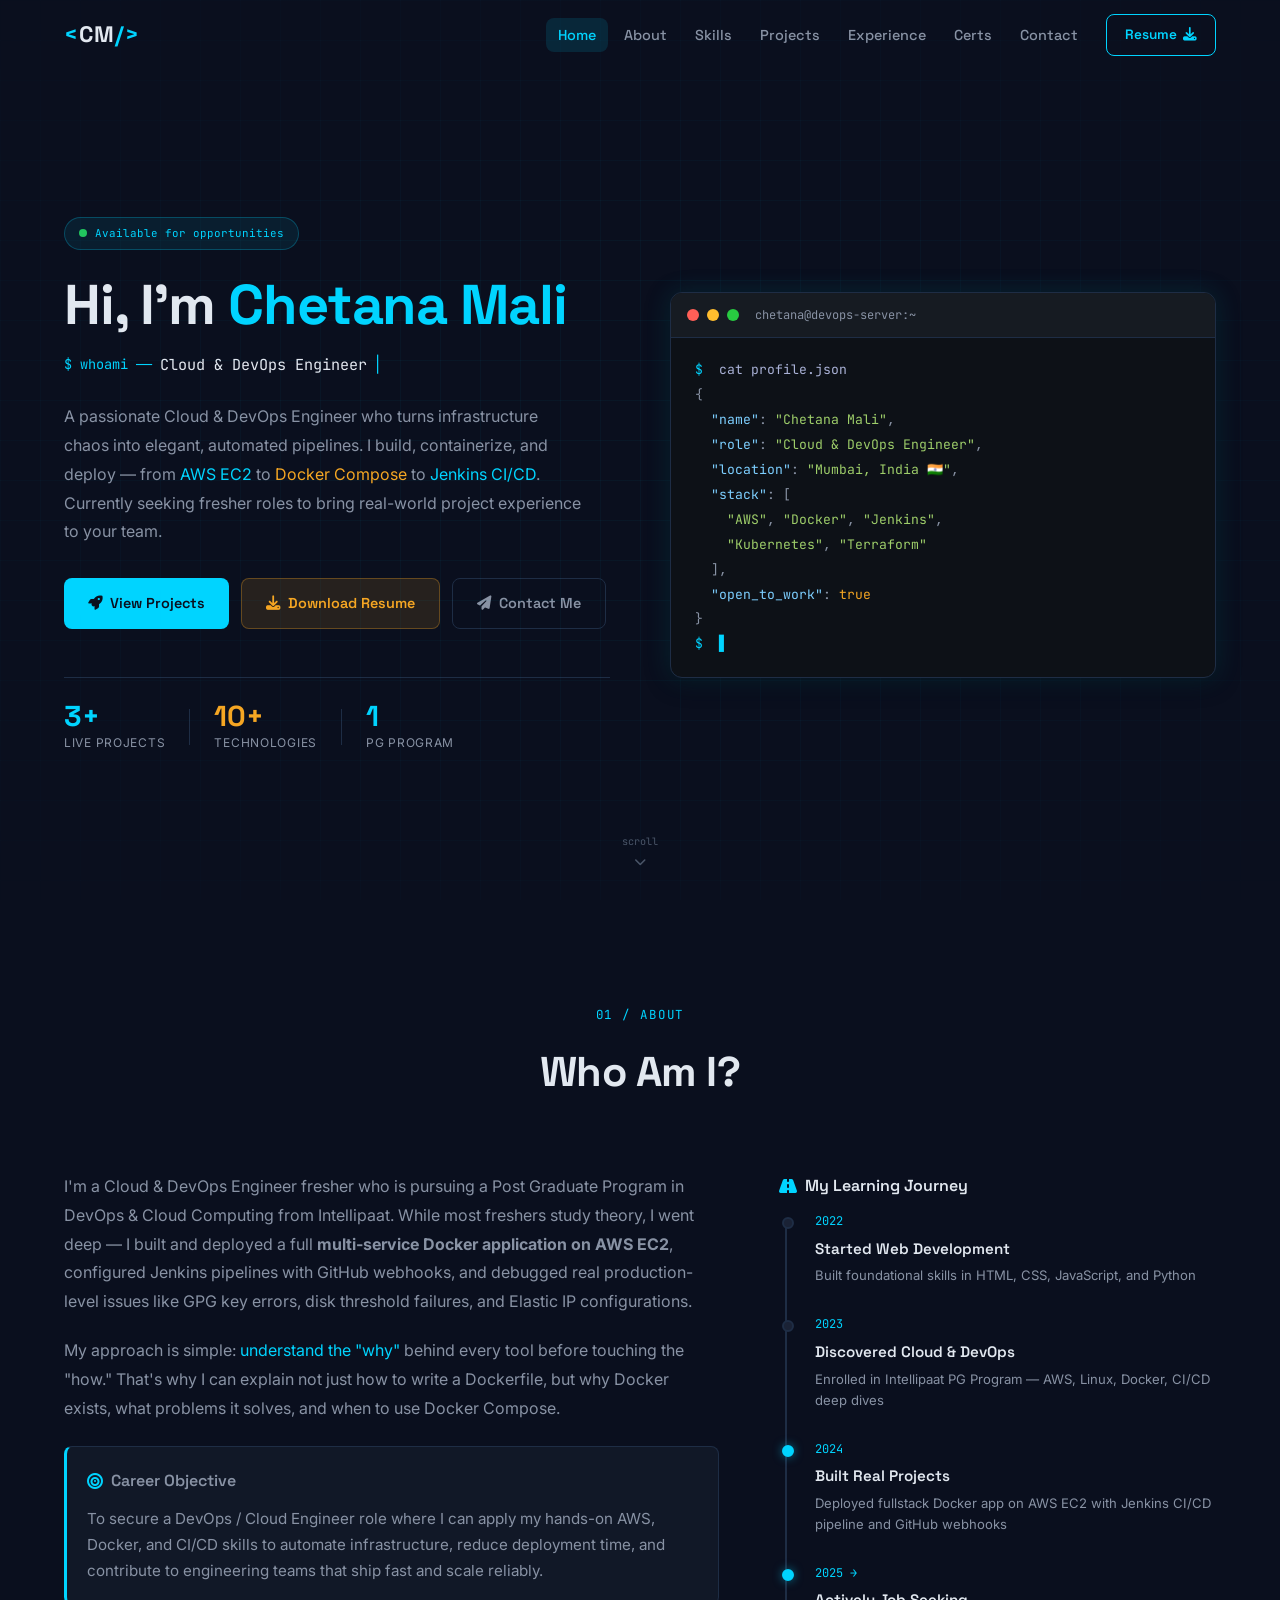
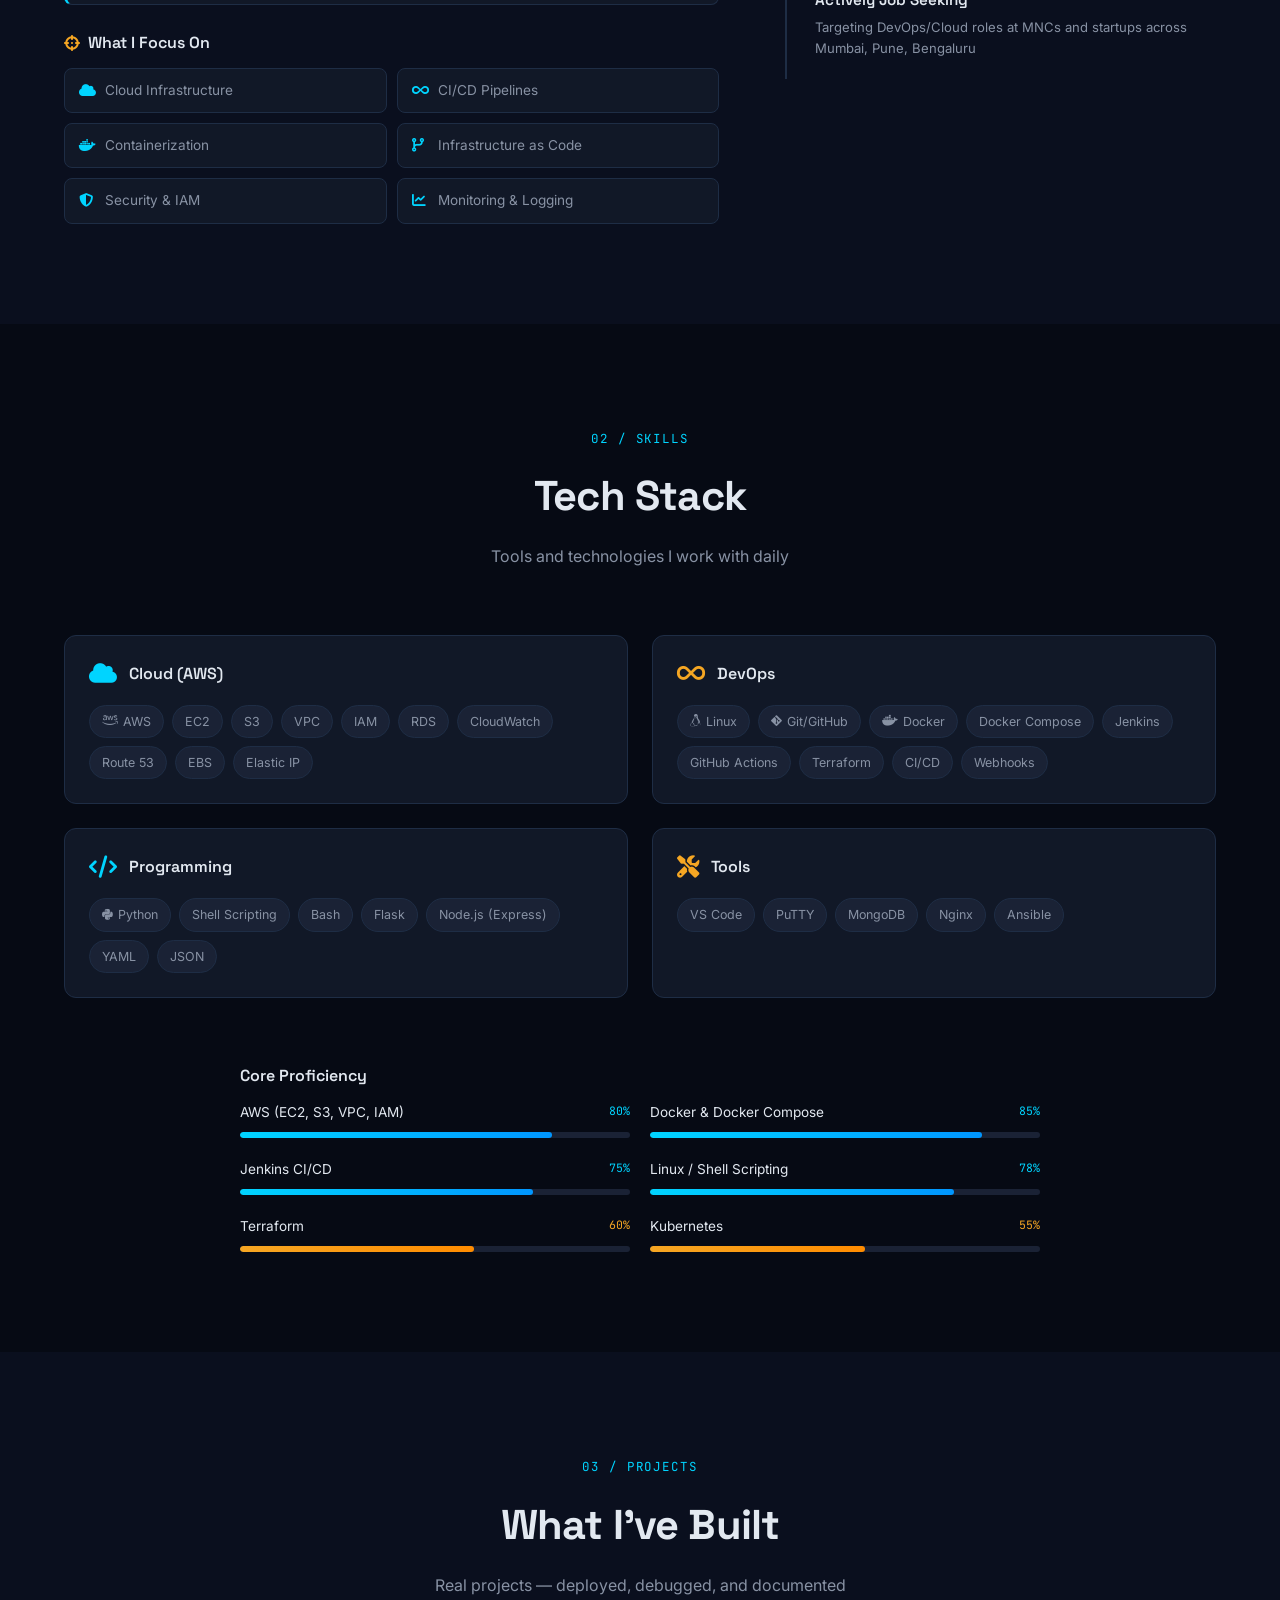
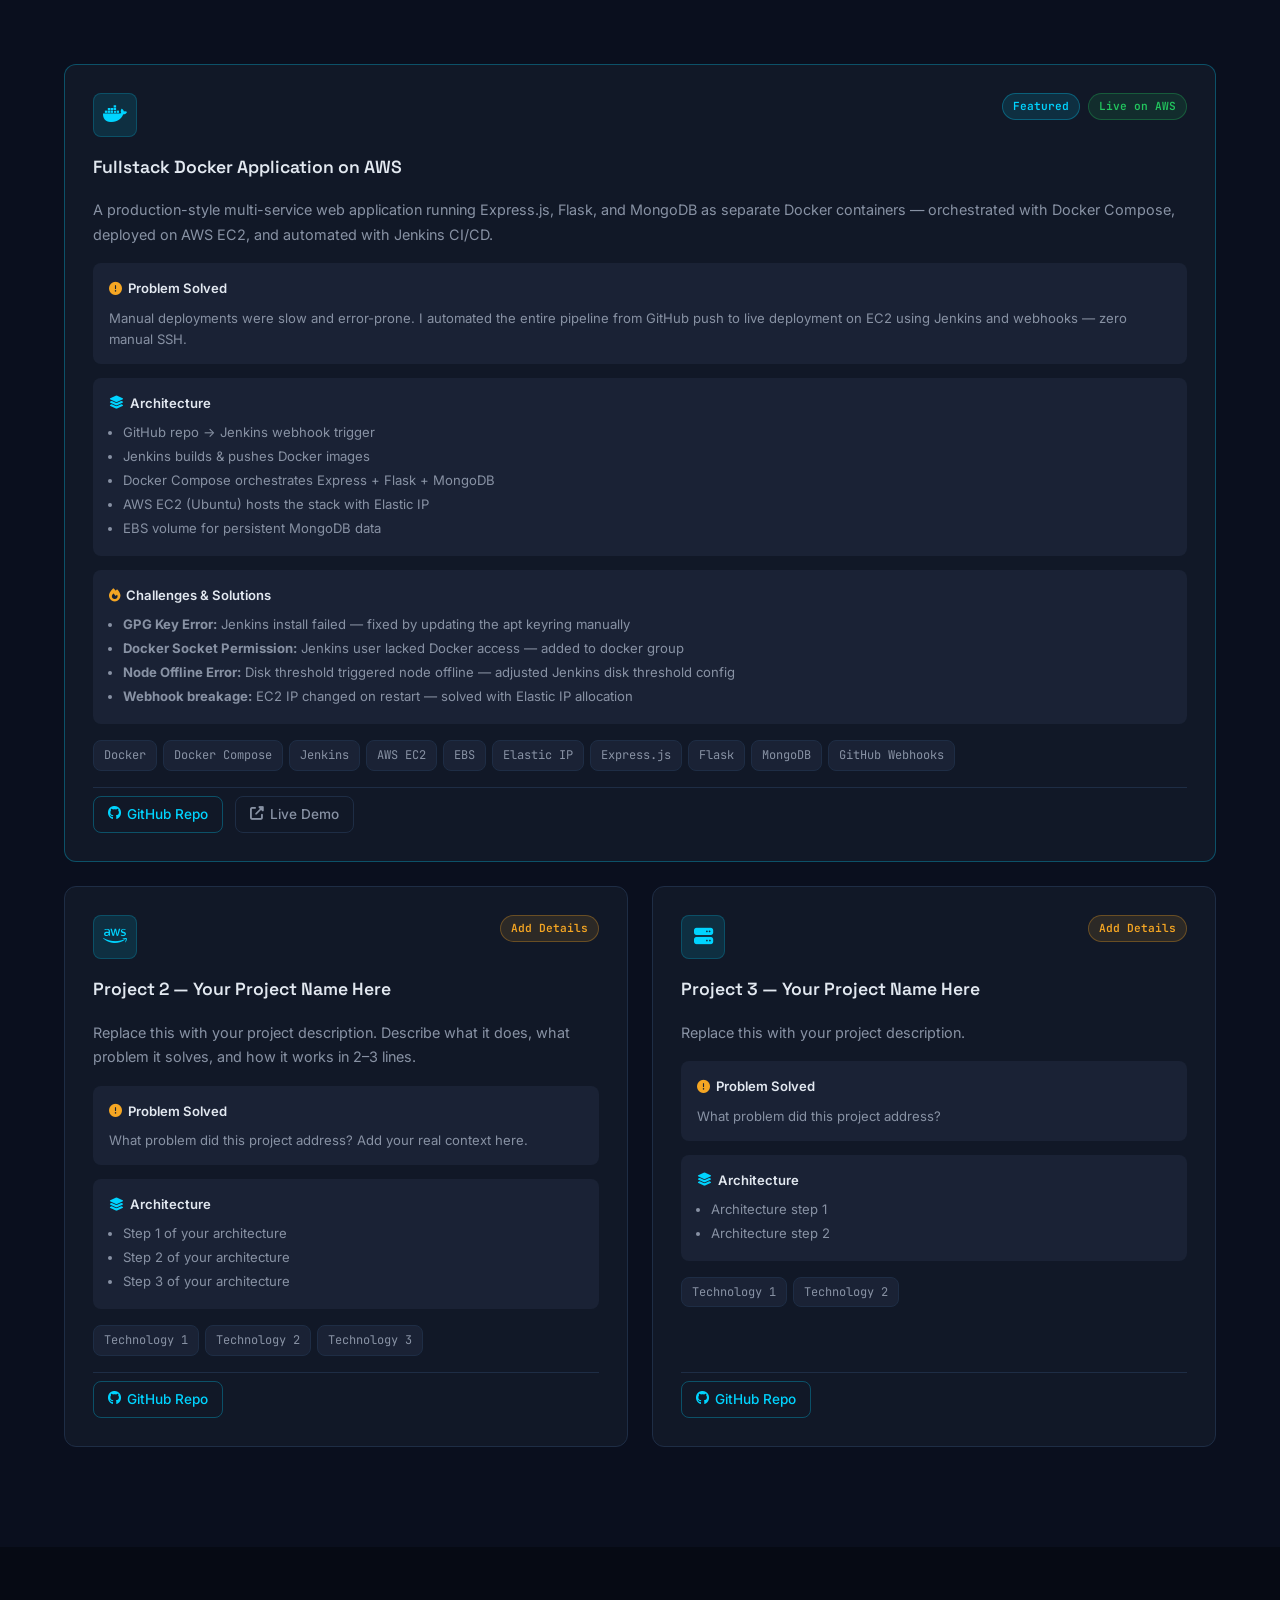
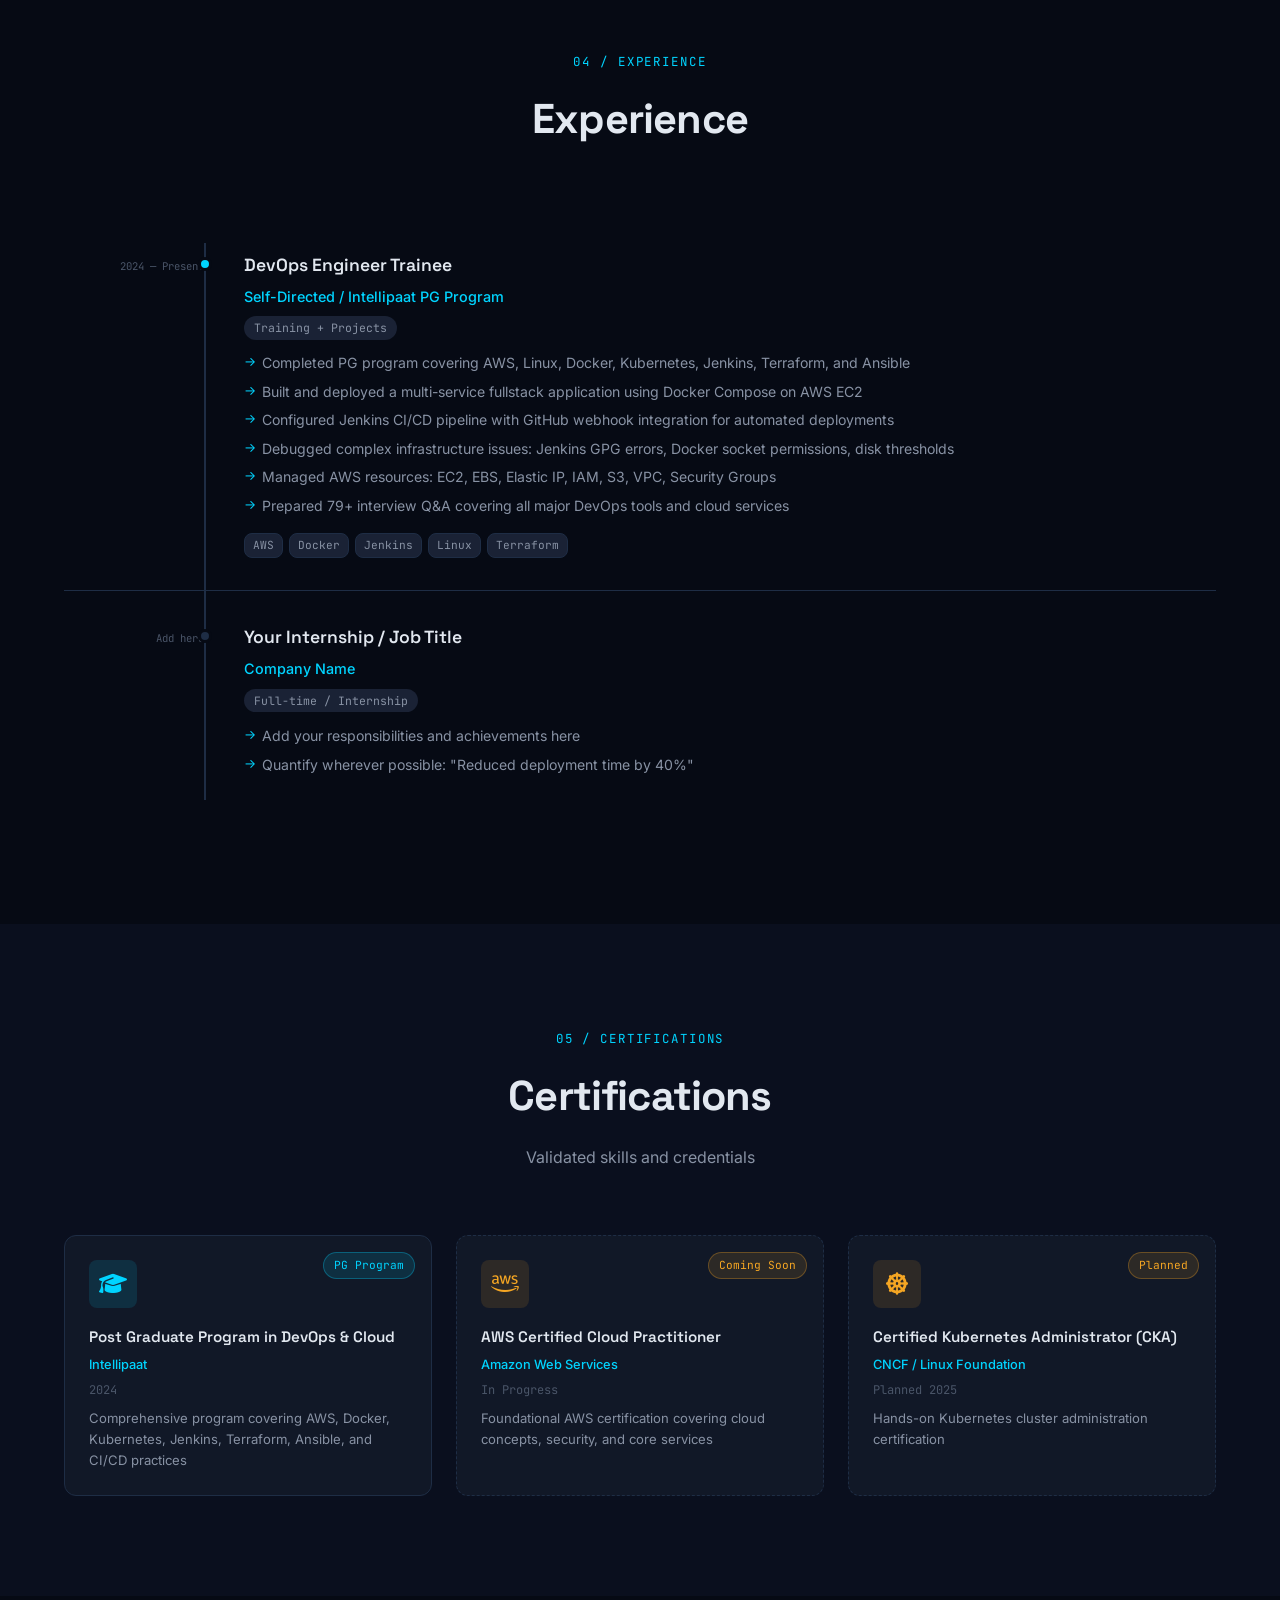
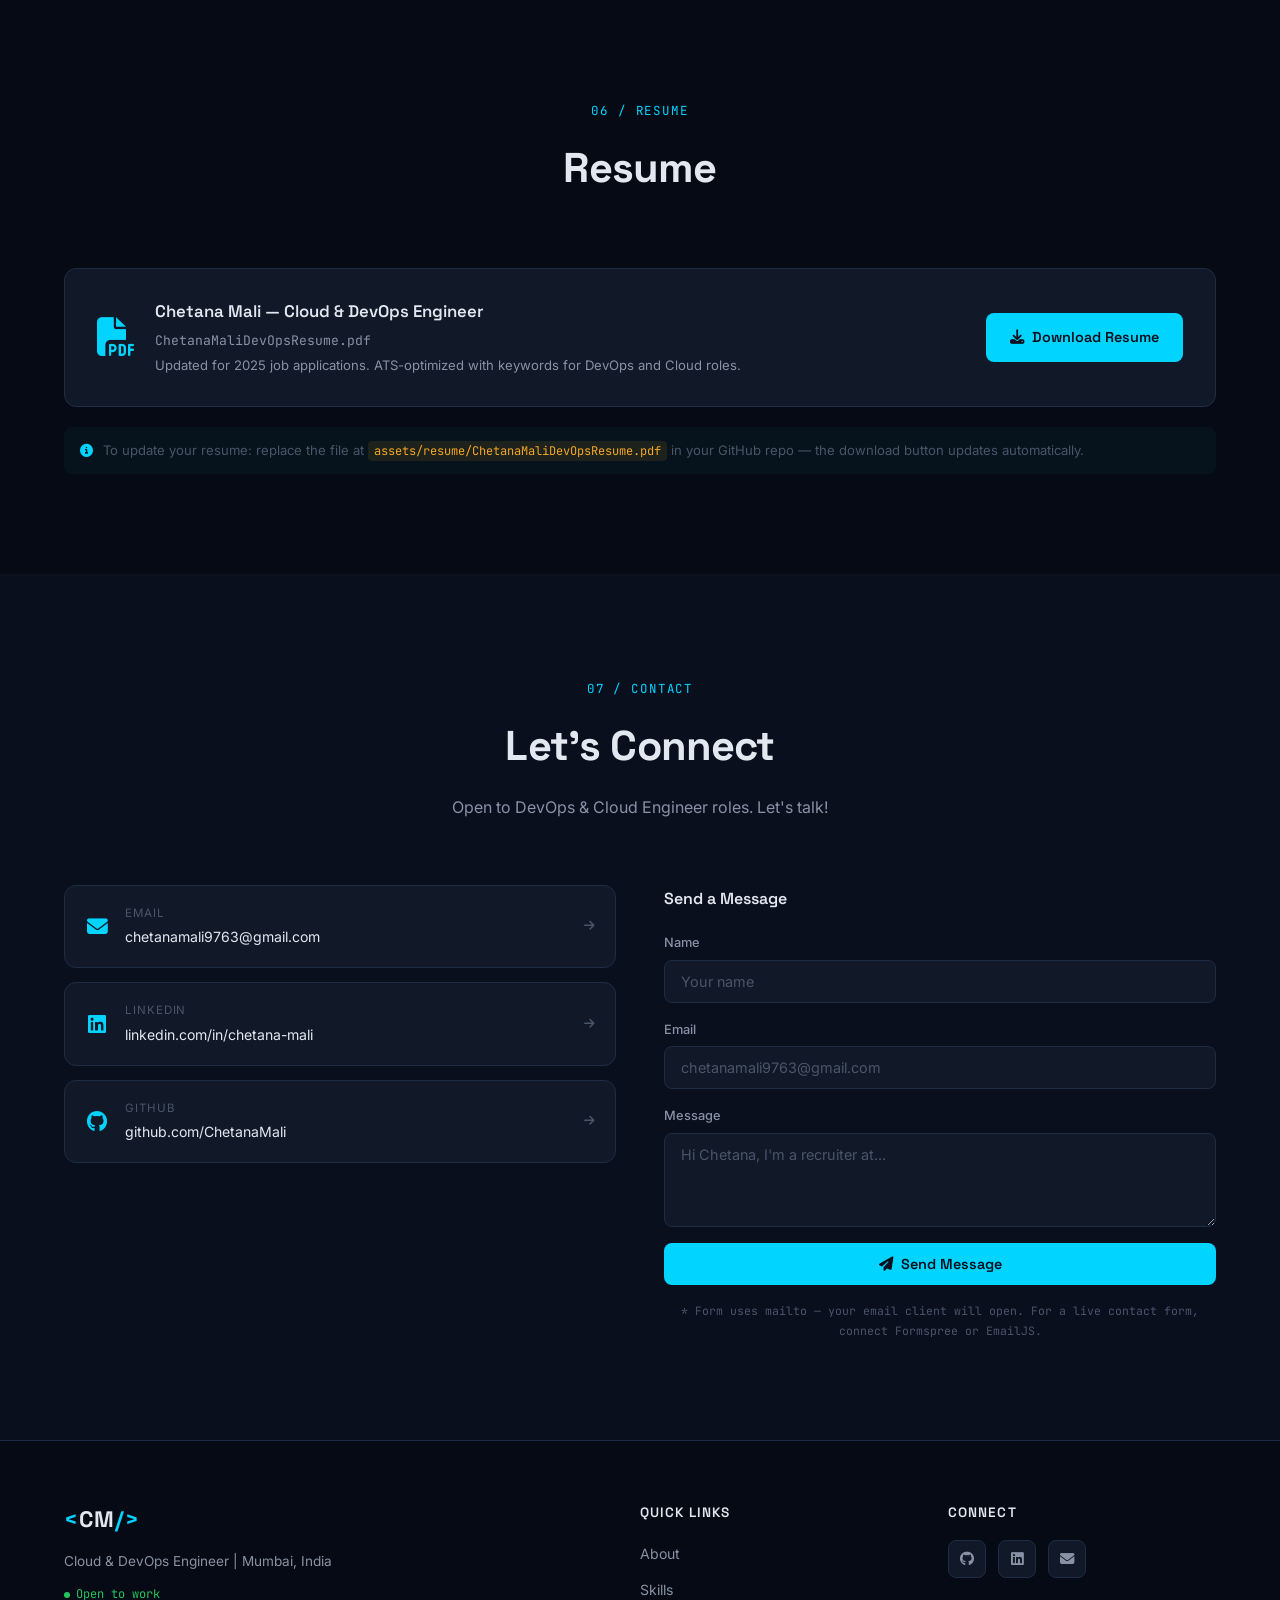
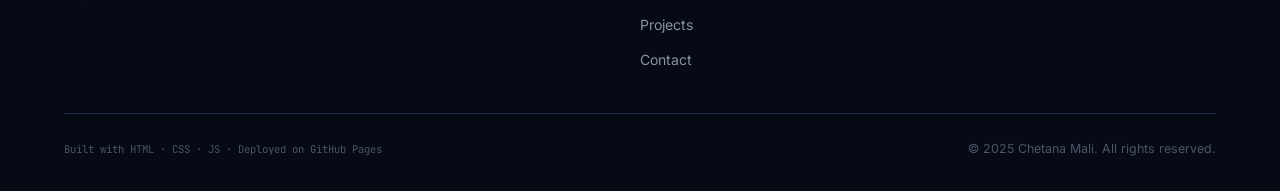
==== commit 5aca4dfa: "update the contact links" ====
--- a/portfolio/index.html
+++ b/portfolio/index.html
@@ -3,13 +3,13 @@
 <head>
   <meta charset="UTF-8" />
   <meta name="viewport" content="width=device-width, initial-scale=1.0" />
-  <meta name="description" content="Chetana Mali — Cloud & DevOps Engineer. Portfolio showcasing AWS, Docker, Kubernetes, Terraform, CI/CD pipelines and cloud infrastructure projects." />
+  <meta name="description" content="Chetana Mali — Cloud & DevOps Engineer. Portfolio showcasing AWS, Docker, Terraform, CI/CD pipelines (Jenkins, Github Actions) and cloud infrastructure projects." />
   <meta name="keywords" content="DevOps Engineer, Cloud Engineer, AWS, Docker, Kubernetes, Terraform, Jenkins, CI/CD, Chetana Mali" />
   <meta name="author" content="Chetana Mali" />
 
   <!-- Open Graph for LinkedIn sharing -->
   <meta property="og:title" content="Chetana Mali | Cloud & DevOps Engineer" />
-  <meta property="og:description" content="Fresher Cloud & DevOps Engineer with hands-on experience in AWS, Docker, Jenkins CI/CD and infrastructure automation." />
+  <meta property="og:description" content="Fresher Cloud & DevOps Engineer with hands-on experience in AWS, Docker, Terraform, CI/CD (Jenkins, Github Actions) and infrastructure automation." />
   <meta property="og:type" content="website" />
 
   <title>Chetana Mali | Cloud & DevOps Engineer</title>
@@ -660,15 +660,15 @@
 
       <div class="contact-grid">
         <div class="contact-links">
-          <a href="mailto:chetana.mali@email.com" class="contact-card">
+          <a href="mailto:chetanamali9763@gmail.com" class="contact-card">
             <i class="fas fa-envelope"></i>
             <div>
               <span class="contact-type">Email</span>
-              <span class="contact-value">chetana.mali@email.com</span>
+              <span class="contact-value">chetanamali9763@gmail.com</span>
             </div>
             <i class="fas fa-arrow-right"></i>
           </a>
-          <a href="https://linkedin.com/in/chetana-mali" target="_blank" class="contact-card">
+          <a href="https://www.linkedin.com/in/chetanamali/" target="_blank" class="contact-card">
             <i class="fab fa-linkedin"></i>
             <div>
               <span class="contact-type">LinkedIn</span>
@@ -735,8 +735,8 @@
           <h4>Connect</h4>
           <div class="social-links">
             <a href="https://github.com/ChetanaMali" target="_blank" class="social-link" title="GitHub"><i class="fab fa-github"></i></a>
-            <a href="https://linkedin.com/in/chetana-mali" target="_blank" class="social-link" title="LinkedIn"><i class="fab fa-linkedin"></i></a>
-            <a href="mailto:chetana.mali@email.com" class="social-link" title="Email"><i class="fas fa-envelope"></i></a>
+            <a href="https://www.linkedin.com/in/chetanamali/" target="_blank" class="social-link" title="LinkedIn"><i class="fab fa-linkedin"></i></a>
+            <a href="mailto:chetanamali9763@gmail.com" class="social-link" title="Email"><i class="fas fa-envelope"></i></a>
           </div>
         </div>
       </div>
